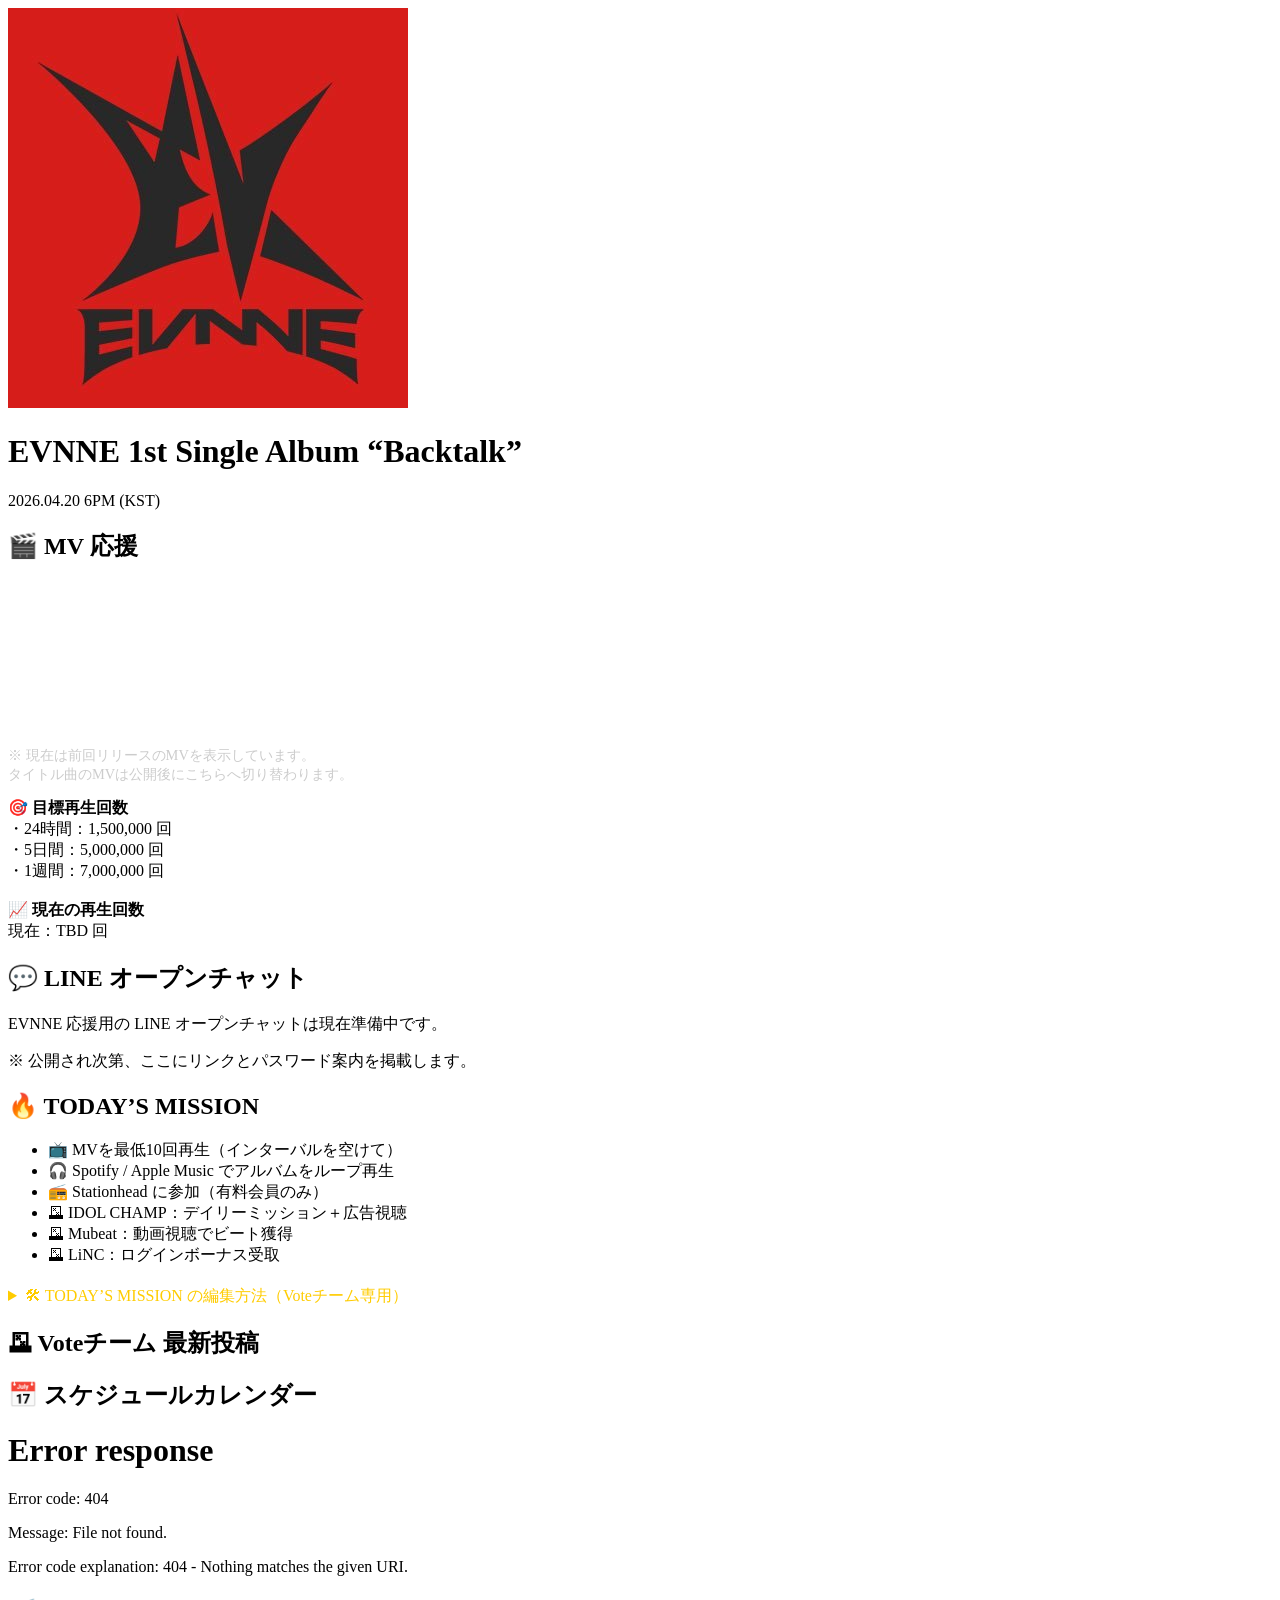
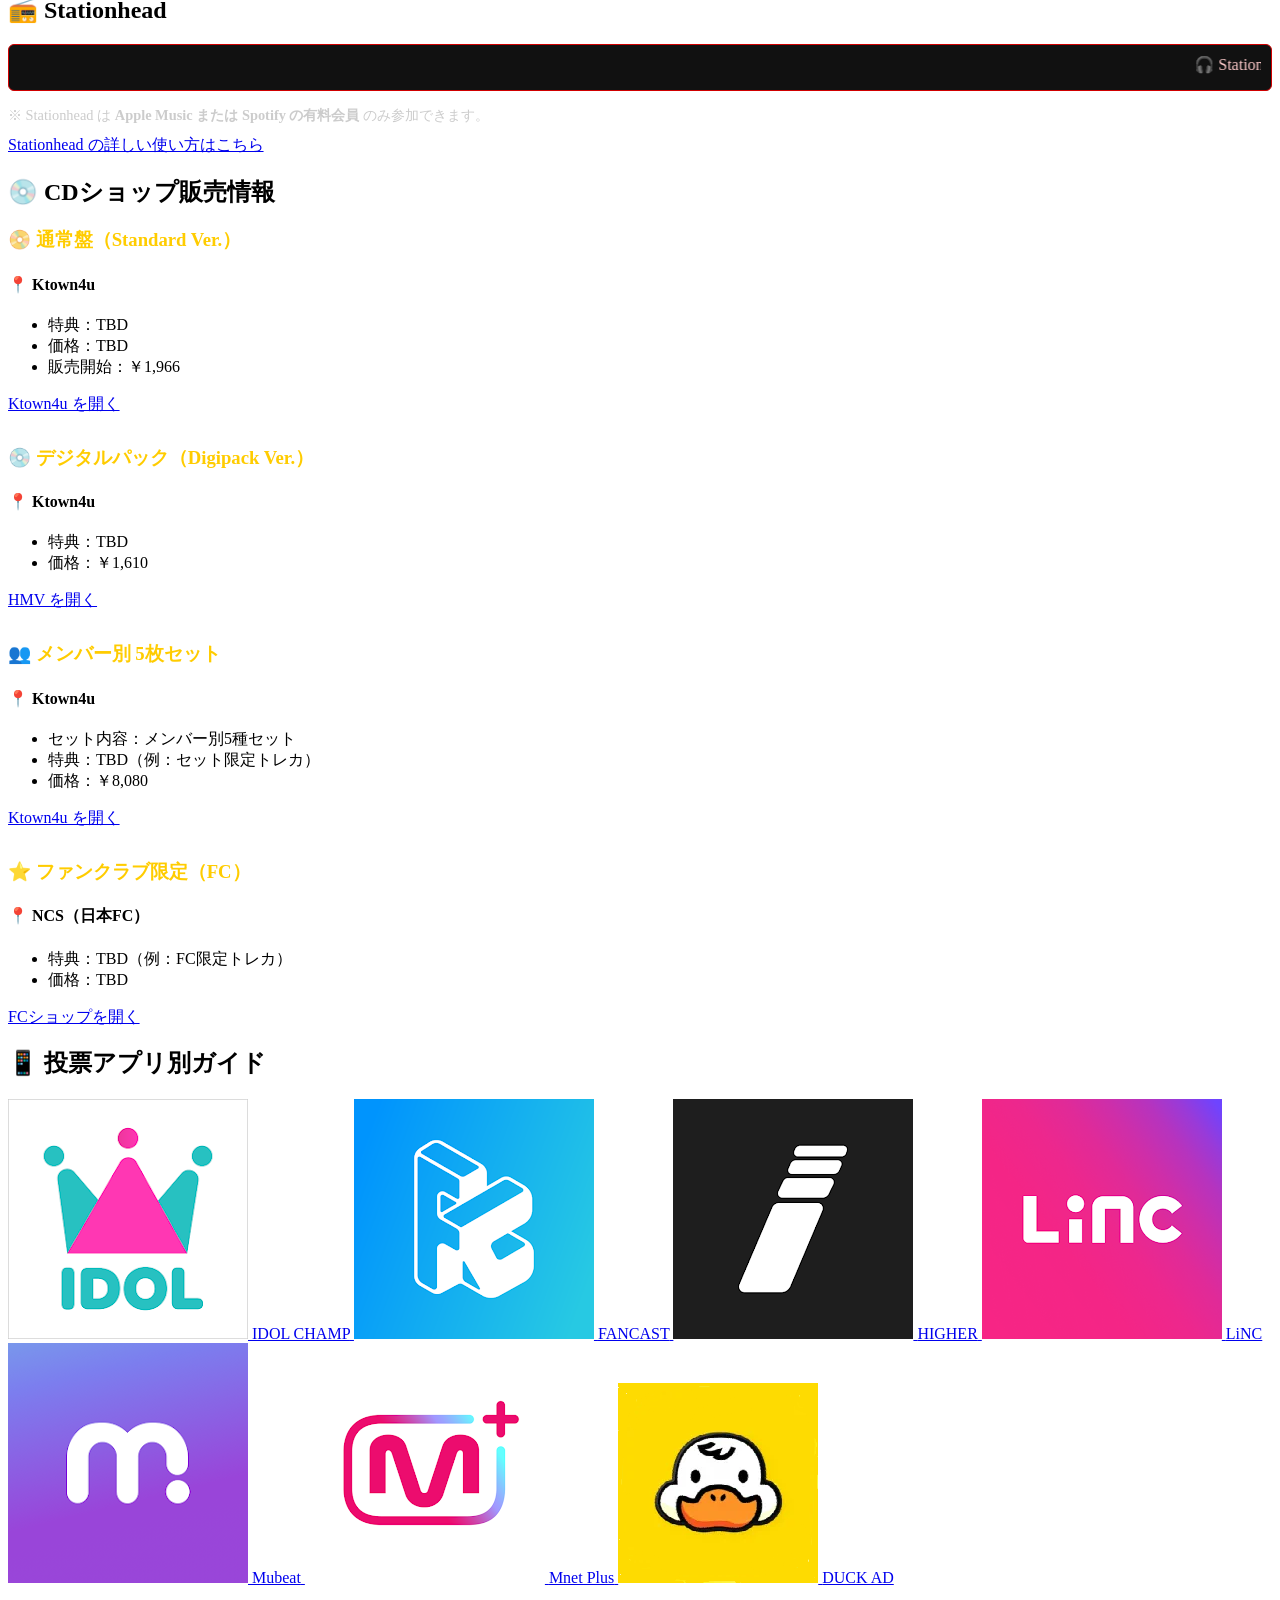
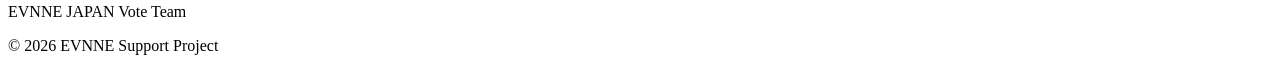
==== index.html @ 391a7798 "Update index.html" ====
<!DOCTYPE html>
<html lang="ja">
<head>
<meta charset="UTF-8">
<meta name="viewport" content="width=device-width, initial-scale=1.0">
<title>EVNNE 応援サイト</title>

<!-- 外部CSS -->
<link rel="stylesheet" href="assets/css/styl.css">

</head>

<body>

<header class="main-header">
  <div class="header-bg"></div>
  <img src="assets/img/evnne_logo_red.jpg" alt="EVNNE" class="header-logo">
  <div class="header-info">
    <h1>EVNNE 1st Single Album “Backtalk”</h1>
    <p>2026.04.20 6PM (KST)</p>
  </div>
</header>

<!-- MV -->
<h2 class="section-title">🎬 MV 応援</h2>
<div class="section mv-box">
  <iframe src="https://www.youtube.com/embed/2pm8e8i4mGs" frameborder="0" allowfullscreen></iframe>

  <p style="margin-top:10px; font-size:0.9rem; color:#ccc;">
    ※ 現在は前回リリースのMVを表示しています。<br>
    タイトル曲のMVは公開後にこちらへ切り替わります。
  </p>

  <div class="mv-stats">
    <strong>🎯 目標再生回数</strong><br>
    ・24時間：1,500,000 回<br>
    ・5日間：5,000,000 回<br>
    ・1週間：7,000,000 回<br><br>

    <strong>📈 現在の再生回数</strong><br>
    現在：TBD 回
  </div>
</div>

<!-- LINE -->
<h2 class="section-title">💬 LINE オープンチャット</h2>
<div class="section">
  <p>EVNNE 応援用の LINE オープンチャットは現在準備中です。</p>
  <p>※ 公開され次第、ここにリンクとパスワード案内を掲載します。</p>
</div>

<!-- TODAY’S MISSION -->
<h2 class="section-title">🔥 TODAY’S MISSION</h2>
<div class="section" id="today-mission">読み込み中…</div>

<script>
  fetch("missions/today.html")
    .then(res => res.text())
    .then(html => document.getElementById("today-mission").innerHTML = html)
    .catch(() => document.getElementById("today-mission").innerHTML = "読み込みエラー");
</script>

<!-- X -->
<h2 class="section-title">🗳 Voteチーム 最新投稿</h2>
<div class="section">
  <blockquote class="twitter-tweet">
    <a href="https://x.com/evnne_japanvote"></a>
  </blockquote>
  <script async src="https://platform.twitter.com/widgets.js" charset="utf-8"></script>
</div>

<!-- カレンダー -->
<h2 class="section-title">📅 スケジュールカレンダー</h2>
<div class="section" id="calendar-area">読み込み中…</div>


<script>
  fetch("calendar/schedule.html")
    .then(res => res.text())
    .then(html => document.getElementById("calendar-area").innerHTML = html)
    .catch(() => document.getElementById("calendar-area").innerHTML = "読み込みエラー");
</script>

<!-- Stationhead（簡易版） -->
<h2 class="section-title" id="stationhead-title">📻 Stationhead</h2>
<div class="section">

  <!-- ティッカー（現在再生中風） -->
  <div style="
    margin-bottom:12px;
    padding:10px;
    background:#111;
    border:1px solid #d00000;
    border-radius:6px;
    overflow:hidden;
    white-space:nowrap;
  ">
    <marquee behavior="scroll" direction="left" scrollamount="4" style="color:#ffcccc;">
      🎧 Stationhead：EVNNE の楽曲を一緒に再生してチャート反映をサポートしよう！
    </marquee>
  </div>

  <!-- 注意書き -->
  <p style="font-size:0.9rem; color:#ccc; margin-bottom:10px;">
    ※ Stationhead は <strong>Apple Music または Spotify の有料会員</strong> のみ参加できます。
  </p>

  <!-- 誘導リンク -->
  <a class="btn" href="stationhead.html">
    Stationhead の詳しい使い方はこちら
  </a>

</div>

<!--
（ここ全部コメントアウト）
-->

<!-- CDショップ販売情報 -->
<h2 class="section-title" id="cdshop-title">💿 CDショップ販売情報</h2>
<div class="section" id="cdshop-area">
  読み込み中…
</div>

<script>
  fetch("cdshop/list.html")
    .then(res => res.text())
    .then(html => document.getElementById("cdshop-area").innerHTML = html)
    .catch(() => document.getElementById("cdshop-area").innerHTML = "読み込みエラー");
</script>

<!-- アプリ別ガイド -->
<h2 class="section-title">📱 投票アプリ別ガイド</h2>
<div class="app-card-grid">
  <a class="app-card" href="apps/idolchamp.html">
    <img src="assets/img/apps/idolchamp.png" alt="IDOL CHAMP">
    <span>IDOL CHAMP</span>
  </a>
  <a class="app-card" href="apps/fancast.html">
    <img src="assets/img/apps/fancast.png" alt="FANCAST">
    <span>FANCAST</span>
  </a>
  <a class="app-card" href="apps/higher.html">
    <img src="assets/img/apps/higher.png" alt="HIGHER">
    <span>HIGHER</span>
  </a>
  <a class="app-card" href="apps/linc.html">
    <img src="assets/img/apps/linc.png" alt="LiNC">
    <span>LiNC</span>
  </a>
  <a class="app-card" href="apps/mubeat.html">
    <img src="assets/img/apps/mubeat.png" alt="Mubeat">
    <span>Mubeat</span>
  </a>
  <a class="app-card" href="apps/mnetplus.html">
    <img src="assets/img/apps/mnetplus.png" alt="Mnet Plus">
    <span>Mnet Plus</span>
  </a>
  <a class="app-card" href="apps/duckad.html">
    <img src="assets/img/apps/duckad.png" alt="DUCK AD">
    <span>DUCK AD</span>
  </a>
</div>

<footer class="main-footer">
  <p>EVNNE JAPAN Vote Team</p>
  <p class="small">© 2026 EVNNE Support Project</p>
</footer>

</body>
</html>
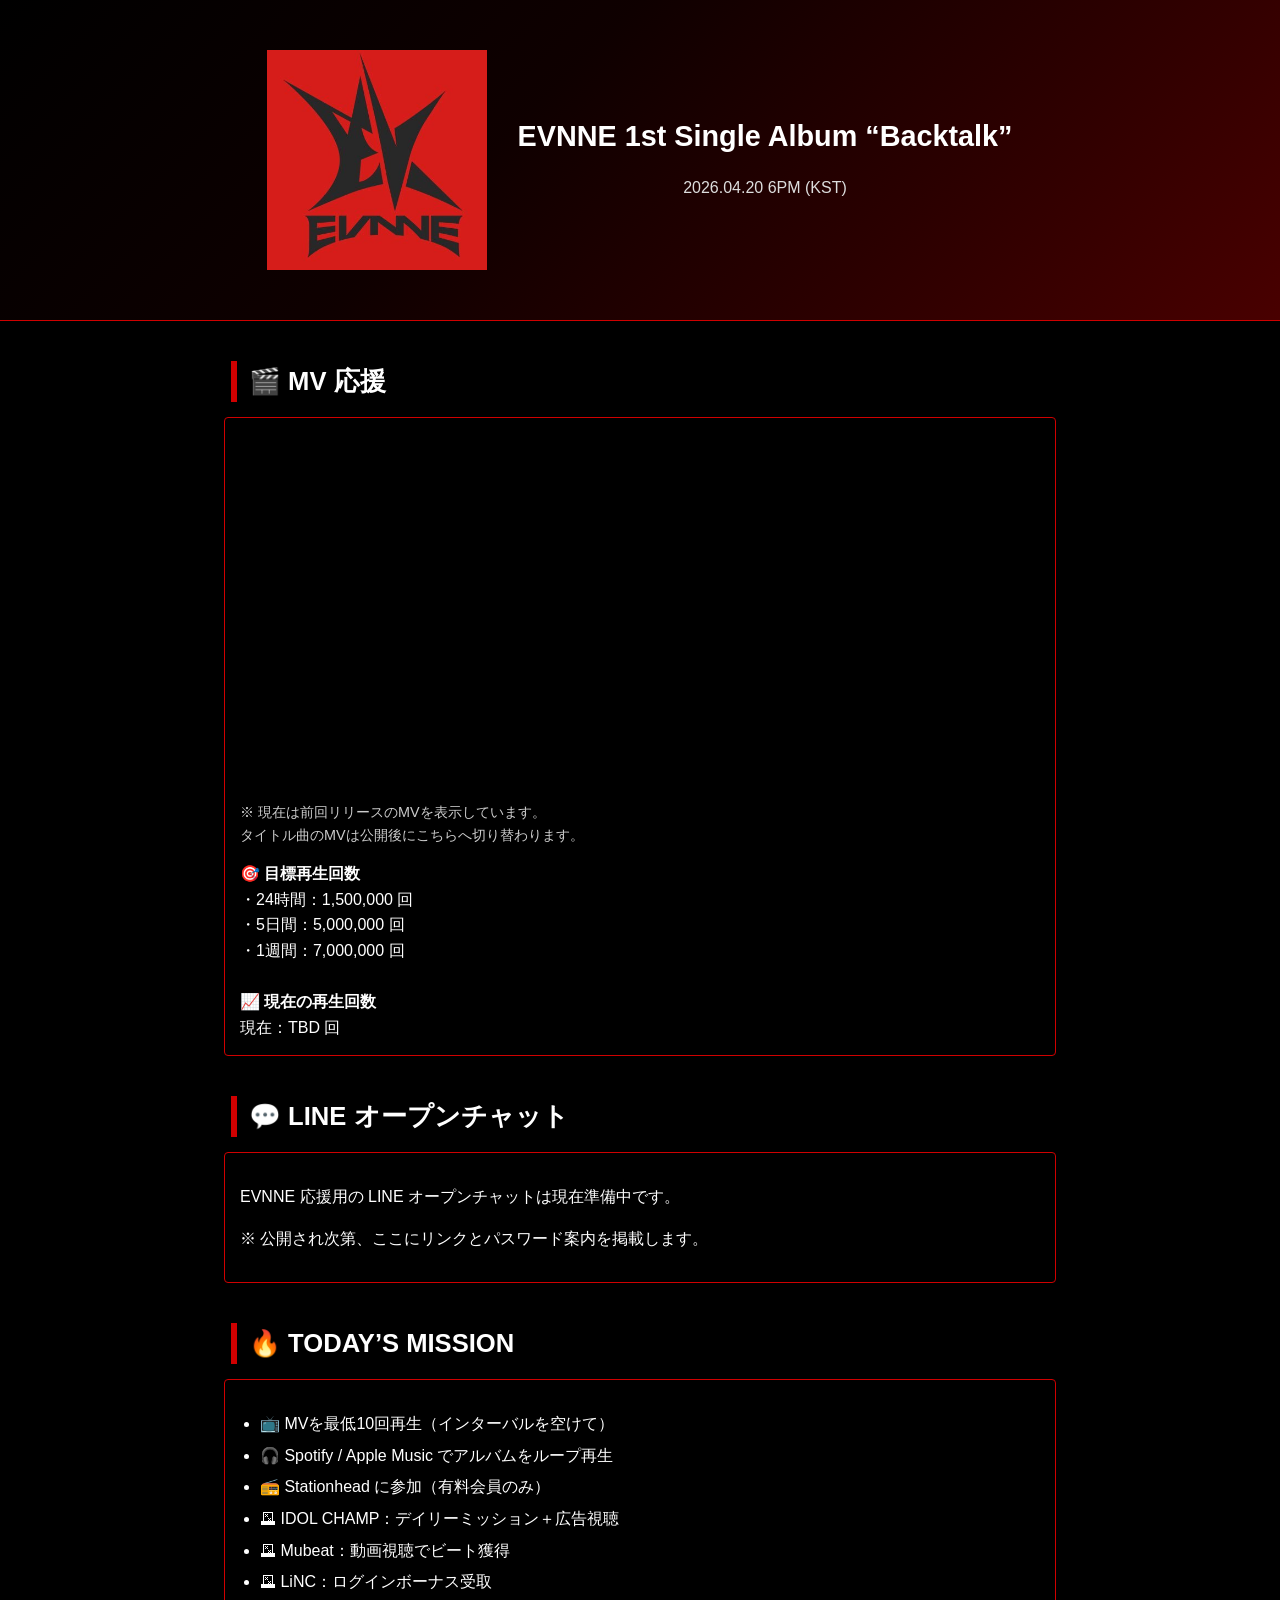
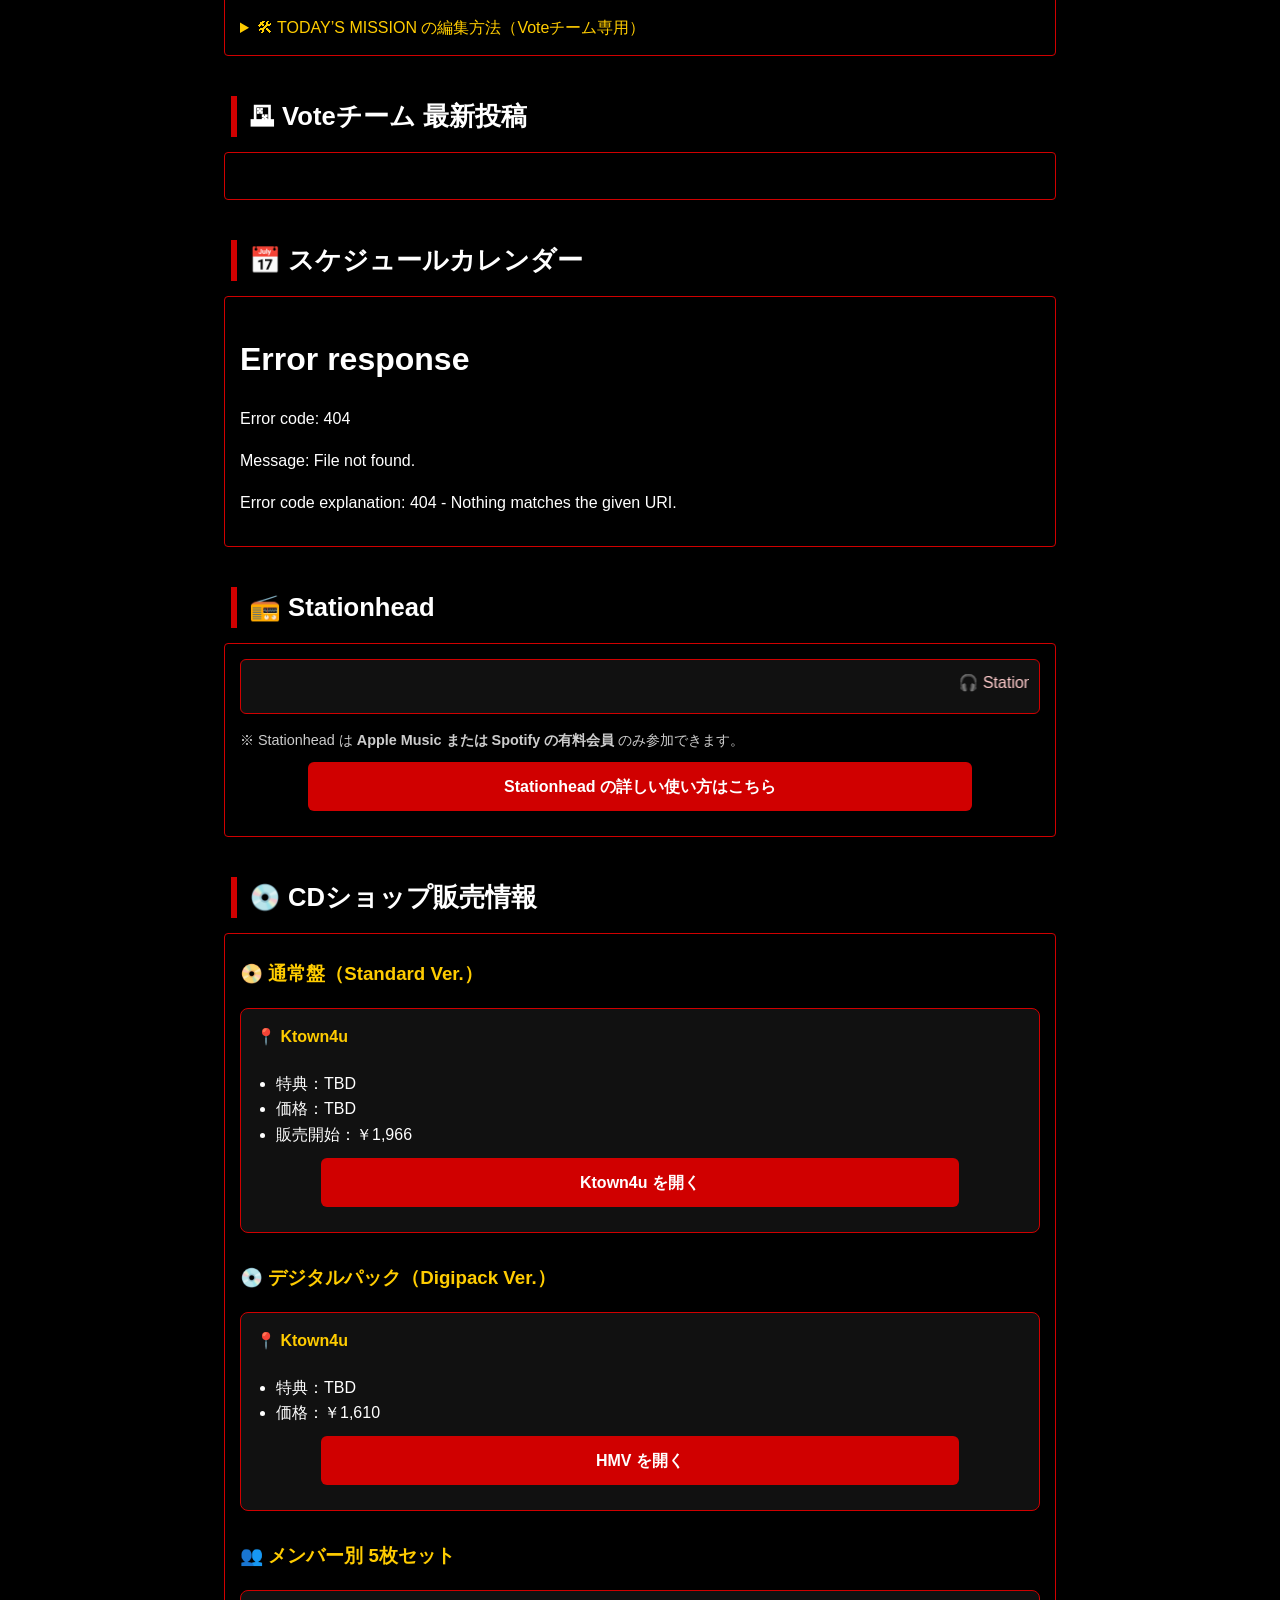
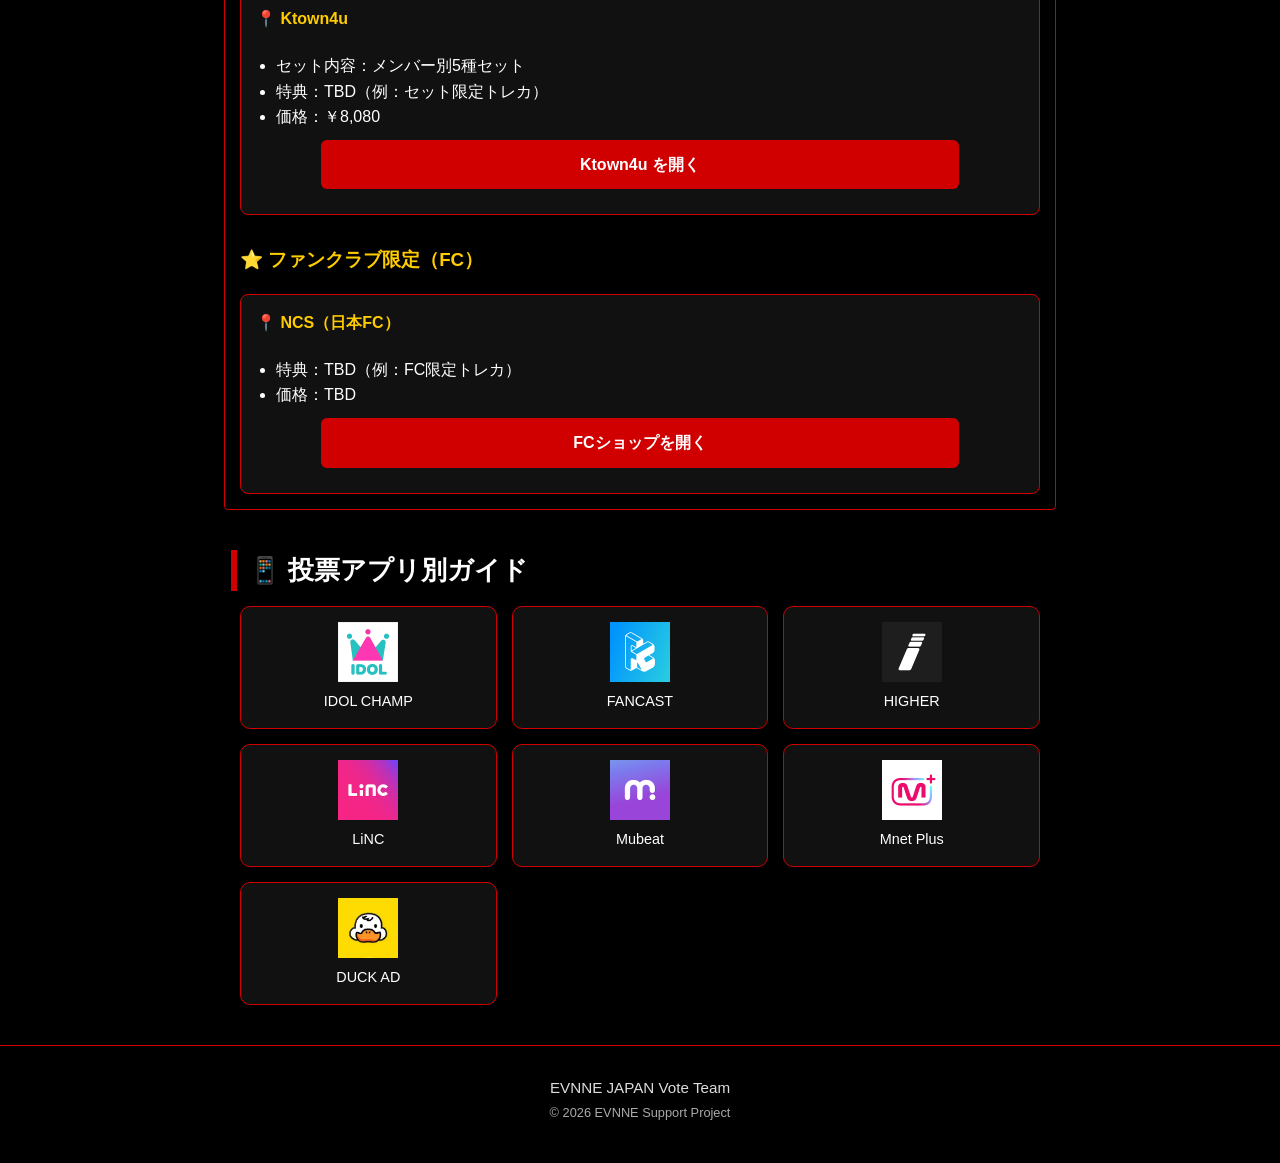
==== commit 1dcf4ddf: "Update index.html" ====
--- a/index.html
+++ b/index.html
@@ -7,7 +7,7 @@
 <title>EVNNE 応援サイト</title>
 
 <!-- 外部CSS -->
-<link rel="stylesheet" href="assets/css/styl.css">
+<link rel="stylesheet" href="assets/css/style.css">
 
 </head>
 
--- a/assets/css/style.css
+++ b/assets/css/style.css
@@ -0,0 +1,344 @@
+/* =========================================
+   基本設定
+========================================= */
+body {
+  background-color:#000 !important; /* ← ボディを完全な黒に強制 */
+  color:#fff;
+  font-family:"Noto Sans JP",sans-serif;
+  margin:0;
+  padding:0;
+  line-height:1.6;
+}
+
+img { display:block; max-width:100%; }
+
+/* =========================================
+   ヘッダー（黒×赤グラデ）
+========================================= */
+.main-header {
+  position:relative;
+  text-align:center;
+  padding:40px 20px 30px;
+  overflow:hidden;
+  border-bottom:1px solid #d00000;
+}
+
+.header-bg {
+  position:absolute;
+  top:0; left:0;
+  width:100%; height:100%;
+  background:linear-gradient(135deg, #000000 0%, #2a0000 40%, #7a0000 70%, #d00000 100%);
+  opacity:0.35;
+  z-index:-1;
+}
+
+.header-logo {
+  width:180px;
+  max-width:60%;
+}
+
+.header-info h1 {
+  font-size:1.4rem;
+  margin:10px 0 5px;
+}
+
+.header-info p {
+  font-size:0.9rem;
+  color:#ddd;
+}
+
+/* PC版 */
+@media (min-width: 768px) {
+  .main-header {
+    display:flex;
+    justify-content:center;
+    align-items:center;
+    gap:30px;
+    padding:50px 20px;
+  }
+  .header-logo { width:220px; max-width:none; }
+  .header-info h1 { font-size:1.8rem; }
+  .header-info p { font-size:1rem; }
+}
+
+/* =========================================
+   セクション
+========================================= */
+.section-title {
+  font-size:1.6rem;
+  font-weight:bold;
+  border-left:6px solid #d00000;
+  padding-left:12px;
+  margin:30px 0 15px 20px;
+}
+
+.section {
+  border:1px solid #d00000;
+  padding:15px;
+  margin:0 20px 25px 20px;
+  border-radius:4px;
+  background:#000;
+  color:#fff !important; /* ← LINE セクションの文字が黒くなる問題を修正 */
+}
+
+@media (min-width: 768px) {
+  .section {
+    max-width:800px;
+    margin:0 auto 30px;
+  }
+  .section-title {
+    max-width:800px;
+    margin:40px auto 15px;
+  }
+}
+
+/* =========================================
+   iframe（MV / Spotify）
+========================================= */
+iframe {
+  width:100%;
+  height:200px;
+}
+
+@media (min-width: 768px) {
+  iframe { height:350px; }
+}
+
+/* =========================================
+   アプリカード（index/app）
+========================================= */
+.app-card-grid {
+  display:grid;
+  grid-template-columns:repeat(2, 1fr);
+  gap:15px;
+  margin:0 20px 30px;
+}
+
+.app-card {
+  background:#111;
+  border:1px solid #d00000;
+  border-radius:10px;
+  padding:15px 10px;
+  text-align:center;
+  color:#fff;
+  text-decoration:none;
+  transition:transform 0.25s, box-shadow 0.25s, background 0.25s;
+}
+
+.app-card img {
+  width:60px;
+  height:60px;
+  margin:0 auto 8px;
+}
+
+.app-card span {
+  display:block;
+  font-size:0.9rem;
+}
+
+.app-card:hover {
+  transform:translateY(-6px);
+  background:#d00000;
+  box-shadow:0 6px 16px rgba(255,0,0,0.45);
+}
+
+.app-card:active {
+  transform:scale(0.95);
+}
+
+@media (min-width: 768px) {
+  .app-card-grid {
+    max-width:800px;
+    margin:0 auto 30px;
+    grid-template-columns:repeat(3, 1fr);
+  }
+}
+
+/* =========================================
+   アプリ別ページ（apps/*.html）
+========================================= */
+.app-icon {
+  width:96px;
+  height:96px;
+  border-radius:20px;
+  margin:0 auto 10px;
+}
+
+.sub {
+  font-size:0.9rem;
+  color:#ccc;
+}
+
+.btn {
+  display:block;
+  background:#d00000;
+  color:#fff;
+  text-align:center;
+  padding:12px;
+  margin:10px auto;
+  width:80%;
+  border-radius:6px;
+  text-decoration:none;
+  font-weight:bold;
+  transition:0.2s;
+}
+
+.btn:hover { background:#ff3333; }
+
+.tips-list li { margin-bottom:6px; }
+
+/* =========================================
+   TODAY’S MISSION / HowTo
+========================================= */
+
+/* ← 今日のミッションを「普通の箇条書き」にする */
+#today-mission ul {
+  list-style-type: disc;
+  padding-left:20px;
+}
+
+#today-mission li {
+  margin-bottom:6px;
+}
+
+.edit-helper summary {
+  cursor:pointer;
+  color:#ffcc00;
+  font-size:0.95rem;
+}
+
+.edit-box {
+  background:#111;
+  border:1px solid #444;
+  padding:10px 15px;
+  margin-top:10px;
+  border-radius:6px;
+  font-size:0.85rem;
+  color:#ccc;
+}
+
+.edit-box code {
+  background:#222;
+  padding:2px 4px;
+  border-radius:4px;
+  color:#ffcc00;
+}
+
+/* =========================================
+   カレンダー（schedule.html）
+========================================= */
+.calendar {
+  display:flex;
+  flex-direction:column;
+  gap:15px;
+}
+
+.day-card {
+  background:#111;
+  border:1px solid #d00000;
+  padding:12px;
+  border-radius:6px;
+}
+
+.day-card .date {
+  font-size:1.2rem;
+  font-weight:bold;
+  margin-bottom:6px;
+}
+
+.item {
+  padding:6px 10px;
+  border-radius:4px;
+  margin-bottom:6px;
+  font-size:0.9rem;
+}
+
+.item.agency {
+  background:#330000;
+  border-left:4px solid #ff3333;
+}
+
+.item.vote {
+  background:#332b00;
+  border-left:4px solid #ffcc00;
+}
+
+/* =========================================
+   CDショップ（list.html）
+========================================= */
+.cdshop-list {
+  display:flex;
+  flex-direction:column;
+  gap:20px;
+}
+
+.cdshop-card {
+  background:#111;
+  border:1px solid #d00000;
+  padding:15px;
+  border-radius:8px;
+}
+
+.cdshop-card h4 {
+  margin-top:0;
+  color:#ffcc00;
+}
+
+.cdshop-card ul {
+  margin:10px 0;
+  padding-left:20px;
+}
+
+.cdshop-card .btn {
+  margin-top:10px;
+}
+
+/* =========================================
+   下部ナビ（app.html）
+========================================= */
+.bottom-nav {
+  position:fixed;
+  bottom:0;
+  left:0;
+  width:100%;
+  background:#111;
+  border-top:1px solid #d00000;
+  display:flex;
+  justify-content:space-around;
+  padding:8px 0;
+  z-index:10;
+}
+
+.bottom-nav a {
+  color:#fff;
+  text-decoration:none;
+  font-size:0.8rem;
+  text-align:center;
+}
+
+.bottom-nav a span {
+  display:block;
+  margin-top:3px;
+}
+
+/* =========================================
+   フッター（修正版）
+========================================= */
+.main-footer {
+  text-align:center;
+  padding:25px 10px 35px;
+  margin-top:40px;
+  border-top:1px solid #d00000;
+  color:#ddd;
+  font-size:0.95rem;
+  line-height:1.4;
+}
+
+.main-footer p {
+  margin:6px 0;
+}
+
+.main-footer .small {
+  font-size:0.8rem;
+  color:#aaa;
+}
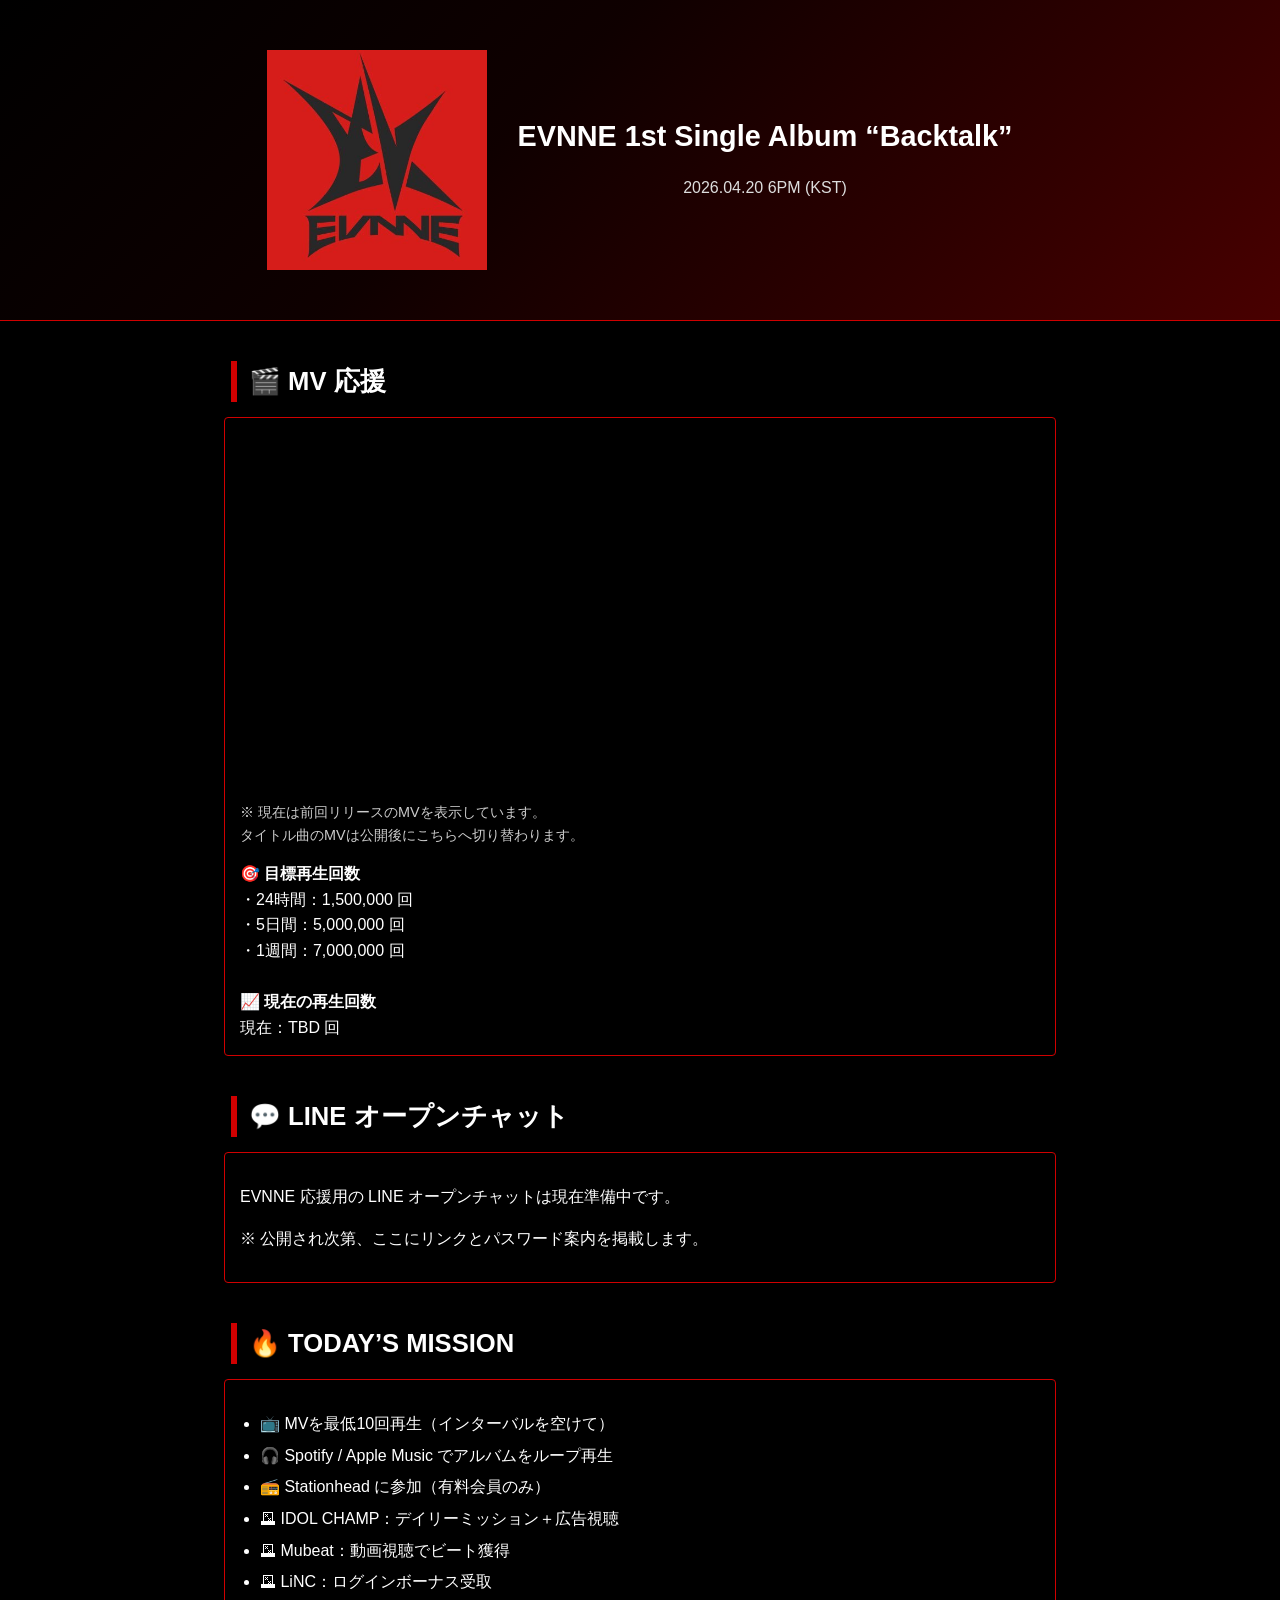
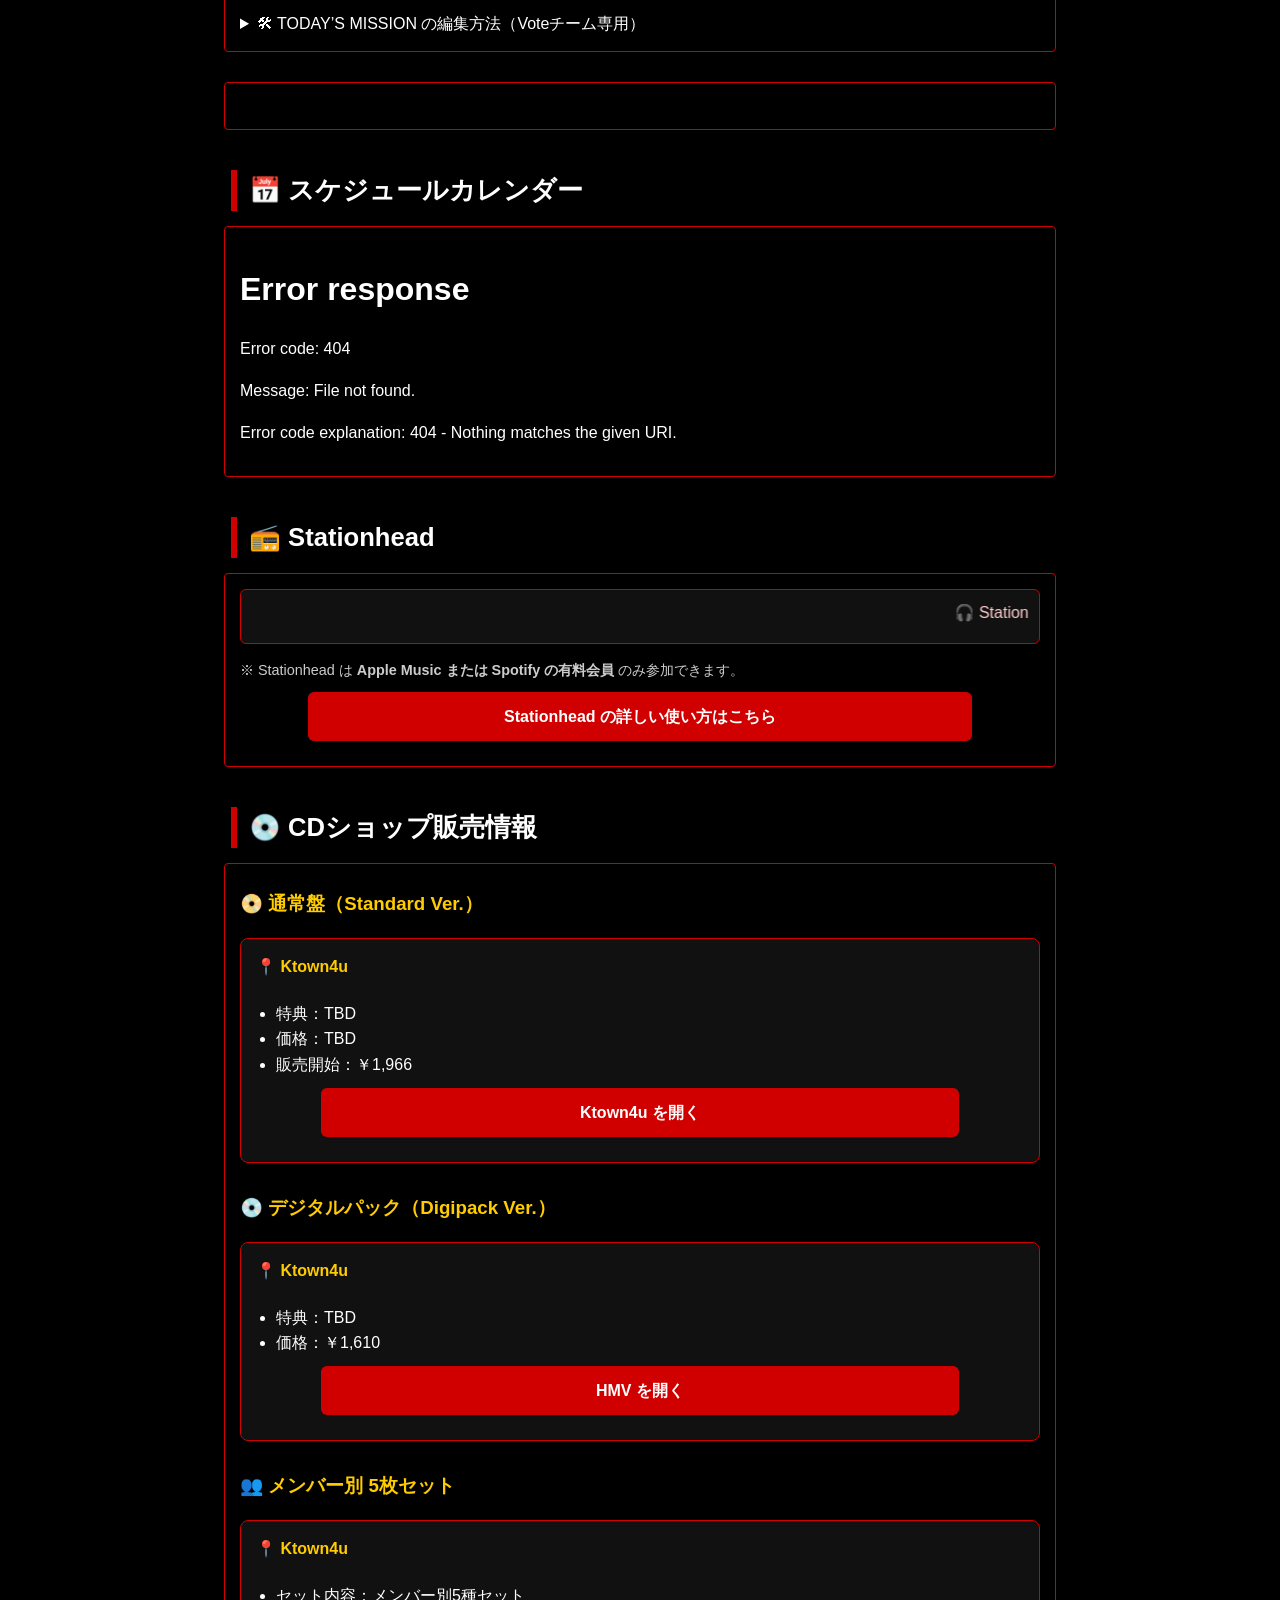
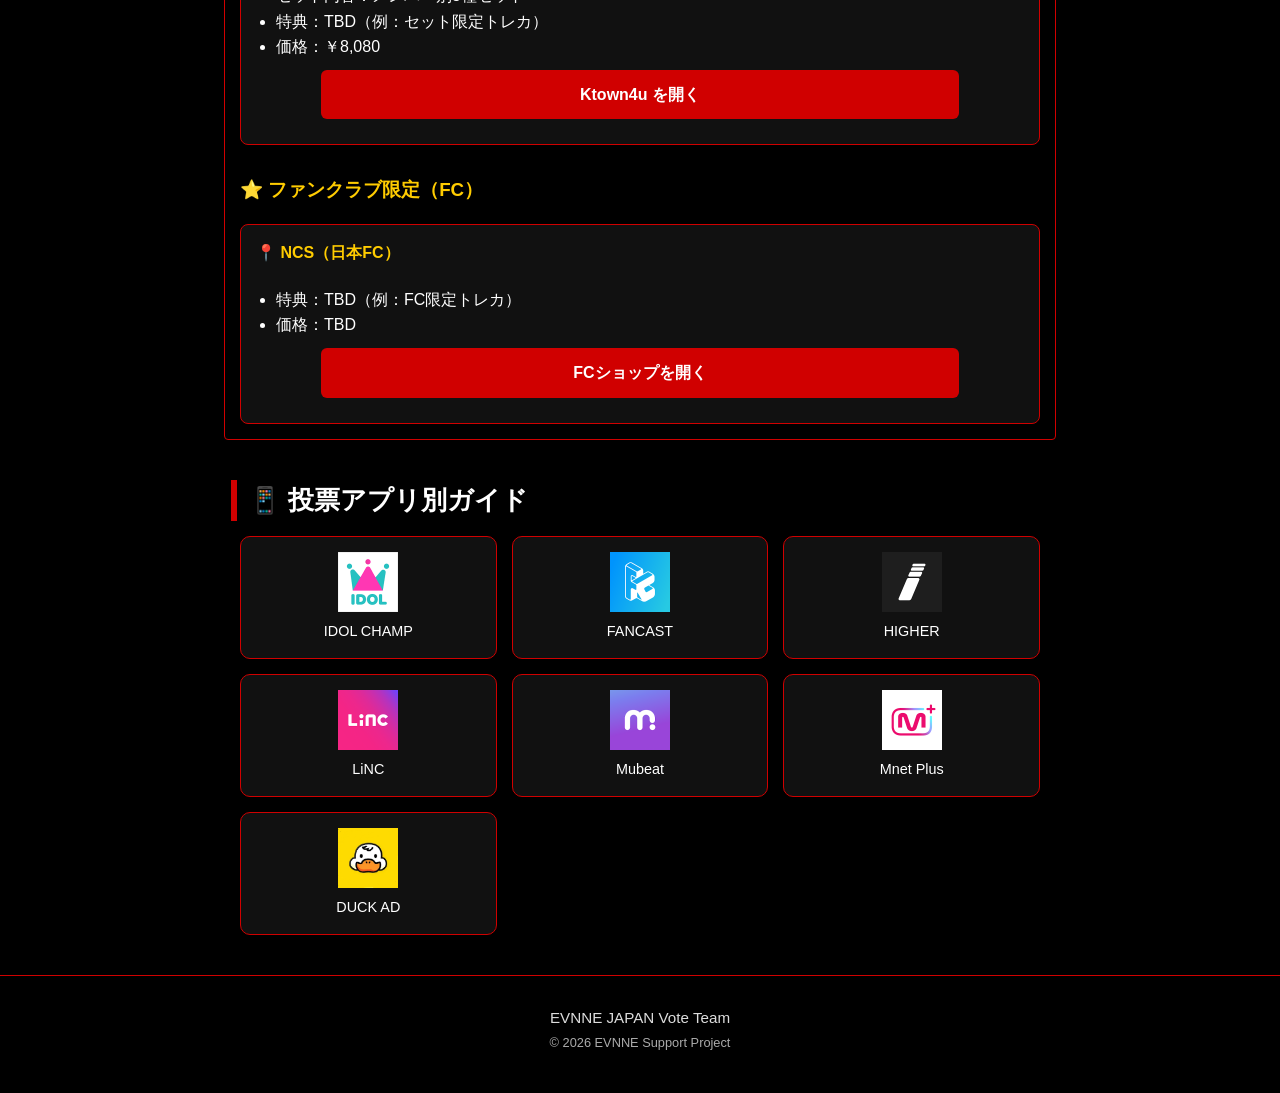
==== commit 44fc4069: "Update index.html" ====
--- a/index.html
+++ b/index.html
@@ -62,12 +62,10 @@
 </script>
 
 <!-- X -->
-<h2 class="section-title">🗳 Voteチーム 最新投稿</h2>
-<div class="section">
+<div class="section twitter-box">
   <blockquote class="twitter-tweet">
     <a href="https://x.com/evnne_japanvote"></a>
   </blockquote>
-  <script async src="https://platform.twitter.com/widgets.js" charset="utf-8"></script>
 </div>
 
 <!-- カレンダー -->
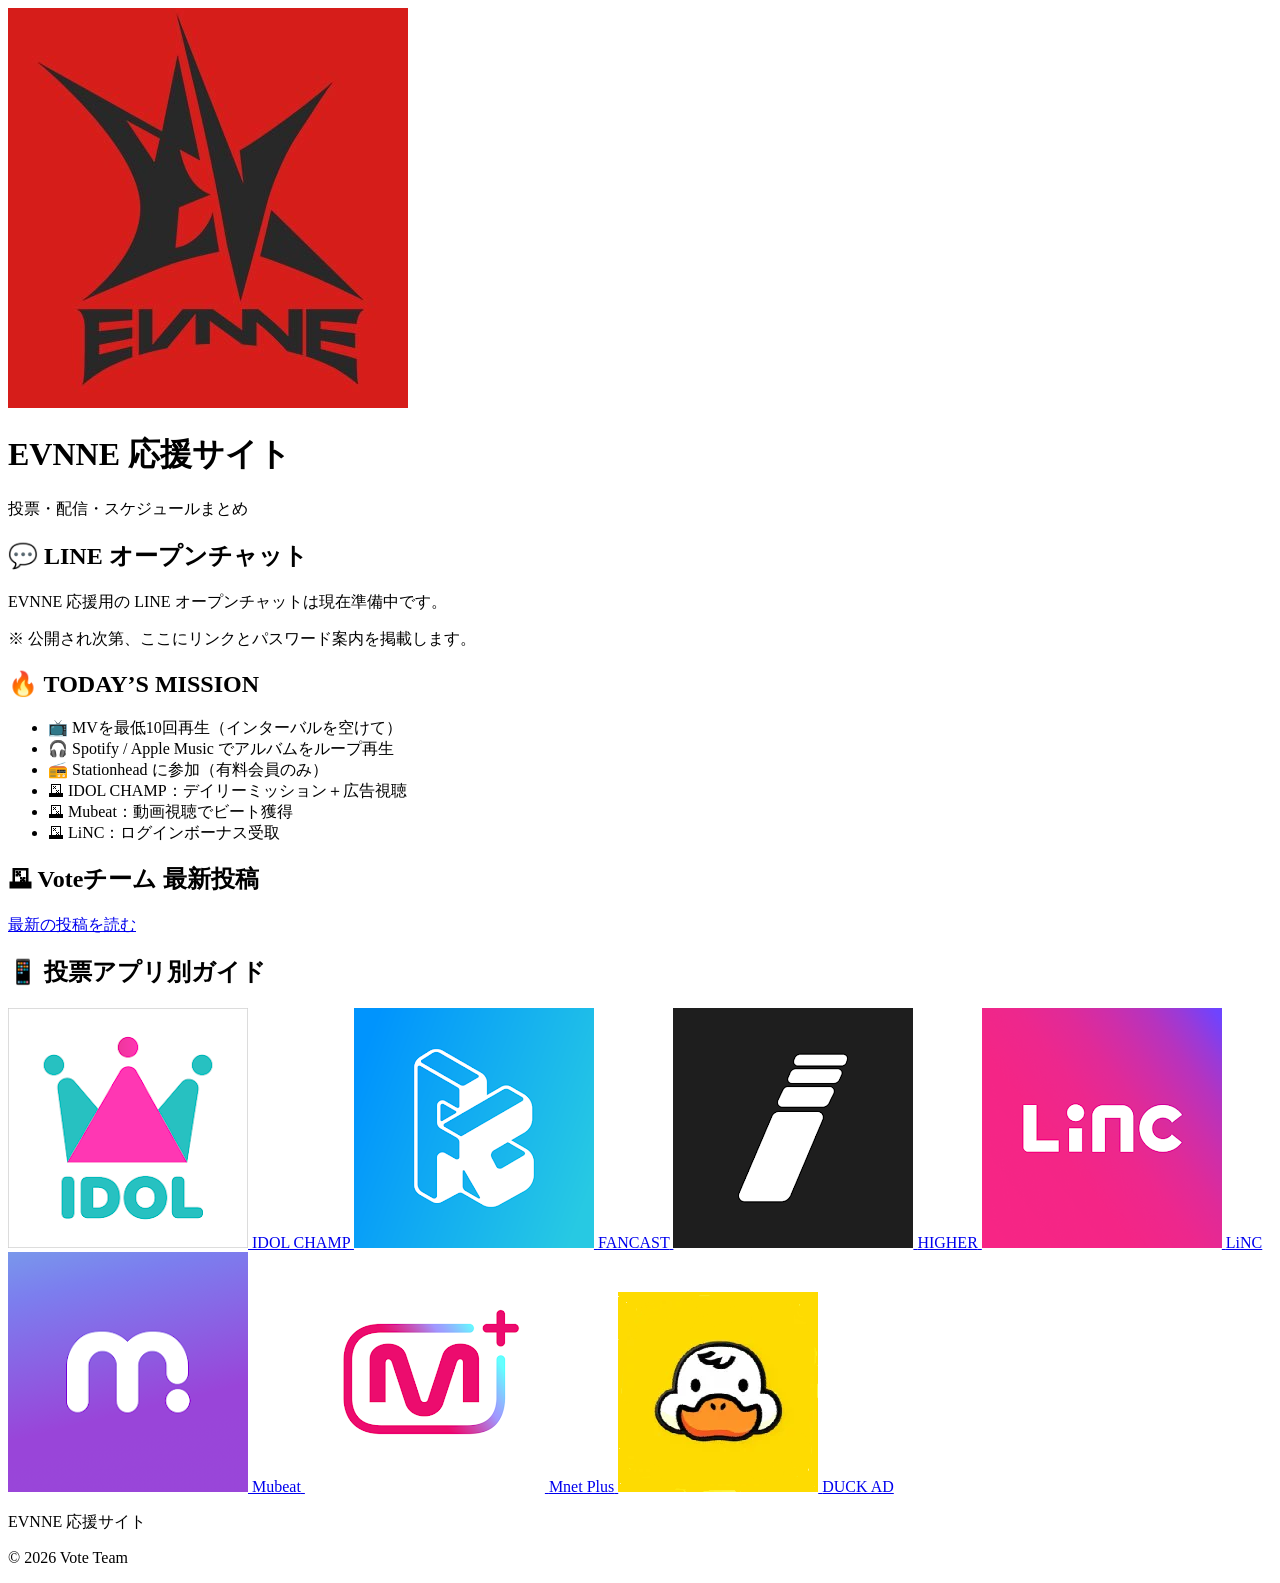
==== commit 890bff33: "Update index.html" ====
--- a/index.html
+++ b/index.html
@@ -1,170 +1,117 @@
-
 <!DOCTYPE html>
 <html lang="ja">
 <head>
-<meta charset="UTF-8">
-<meta name="viewport" content="width=device-width, initial-scale=1.0">
-<title>EVNNE 応援サイト</title>
+  <meta charset="UTF-8">
+  <meta name="viewport" content="width=device-width, initial-scale=1.0">
+  <title>EVNNE 応援サイト</title>
 
-<!-- 外部CSS -->
-<link rel="stylesheet" href="assets/css/style.css">
-
+  <!-- CSS -->
+  <link rel="stylesheet" href="assets2/css/style.css">
 </head>
 
 <body>
 
-<header class="main-header">
-  <div class="header-bg"></div>
-  <img src="assets/img/evnne_logo_red.jpg" alt="EVNNE" class="header-logo">
-  <div class="header-info">
-    <h1>EVNNE 1st Single Album “Backtalk”</h1>
-    <p>2026.04.20 6PM (KST)</p>
-  </div>
-</header>
+  <!-- =========================
+       ヘッダー
+  ========================== -->
+  <header class="main-header">
+    <div class="header-bg"></div>
+    <img src="assets/img/evnne_logo_red.jpg" class="header-logo" alt="EVNNE ロゴ">
+    <div class="header-info">
+      <h1>EVNNE 応援サイト</h1>
+      <p>投票・配信・スケジュールまとめ</p>
+    </div>
+  </header>
 
-<!-- MV -->
-<h2 class="section-title">🎬 MV 応援</h2>
-<div class="section mv-box">
-  <iframe src="https://www.youtube.com/embed/2pm8e8i4mGs" frameborder="0" allowfullscreen></iframe>
-
-  <p style="margin-top:10px; font-size:0.9rem; color:#ccc;">
-    ※ 現在は前回リリースのMVを表示しています。<br>
-    タイトル曲のMVは公開後にこちらへ切り替わります。
-  </p>
-
-  <div class="mv-stats">
-    <strong>🎯 目標再生回数</strong><br>
-    ・24時間：1,500,000 回<br>
-    ・5日間：5,000,000 回<br>
-    ・1週間：7,000,000 回<br><br>
-
-    <strong>📈 現在の再生回数</strong><br>
-    現在：TBD 回
-  </div>
-</div>
-
-<!-- LINE -->
-<h2 class="section-title">💬 LINE オープンチャット</h2>
-<div class="section">
-  <p>EVNNE 応援用の LINE オープンチャットは現在準備中です。</p>
-  <p>※ 公開され次第、ここにリンクとパスワード案内を掲載します。</p>
-</div>
-
-<!-- TODAY’S MISSION -->
-<h2 class="section-title">🔥 TODAY’S MISSION</h2>
-<div class="section" id="today-mission">読み込み中…</div>
-
-<script>
-  fetch("missions/today.html")
-    .then(res => res.text())
-    .then(html => document.getElementById("today-mission").innerHTML = html)
-    .catch(() => document.getElementById("today-mission").innerHTML = "読み込みエラー");
-</script>
-
-<!-- X -->
-<div class="section twitter-box">
-  <blockquote class="twitter-tweet">
-    <a href="https://x.com/evnne_japanvote"></a>
-  </blockquote>
-</div>
-
-<!-- カレンダー -->
-<h2 class="section-title">📅 スケジュールカレンダー</h2>
-<div class="section" id="calendar-area">読み込み中…</div>
-
-
-<script>
-  fetch("calendar/schedule.html")
-    .then(res => res.text())
-    .then(html => document.getElementById("calendar-area").innerHTML = html)
-    .catch(() => document.getElementById("calendar-area").innerHTML = "読み込みエラー");
-</script>
-
-<!-- Stationhead（簡易版） -->
-<h2 class="section-title" id="stationhead-title">📻 Stationhead</h2>
-<div class="section">
-
-  <!-- ティッカー（現在再生中風） -->
-  <div style="
-    margin-bottom:12px;
-    padding:10px;
-    background:#111;
-    border:1px solid #d00000;
-    border-radius:6px;
-    overflow:hidden;
-    white-space:nowrap;
-  ">
-    <marquee behavior="scroll" direction="left" scrollamount="4" style="color:#ffcccc;">
-      🎧 Stationhead：EVNNE の楽曲を一緒に再生してチャート反映をサポートしよう！
-    </marquee>
+  <!-- =========================
+       LINE
+  ========================== -->
+  <h2 class="section-title">💬 LINE オープンチャット</h2>
+  <div class="section line-box">
+    <p>EVNNE 応援用の LINE オープンチャットは現在準備中です。</p>
+    <p>※ 公開され次第、ここにリンクとパスワード案内を掲載します。</p>
   </div>
 
-  <!-- 注意書き -->
-  <p style="font-size:0.9rem; color:#ccc; margin-bottom:10px;">
-    ※ Stationhead は <strong>Apple Music または Spotify の有料会員</strong> のみ参加できます。
-  </p>
+  <!-- =========================
+       TODAY’S MISSION
+  ========================== -->
+  <h2 class="section-title">🔥 TODAY’S MISSION</h2>
+  <div class="section" id="today-mission">読み込み中…</div>
 
-  <!-- 誘導リンク -->
-  <a class="btn" href="stationhead.html">
-    Stationhead の詳しい使い方はこちら
-  </a>
+  <script>
+    fetch("missions/today.html")
+      .then(res => res.text())
+      .then(html => {
+        document.getElementById("today-mission").innerHTML = html;
+      })
+      .catch(() => {
+        document.getElementById("today-mission").innerHTML = "読み込みエラー";
+      });
+  </script>
 
-</div>
+  <!-- =========================
+       X（Twitter タイムライン）
+  ========================== -->
+  <h2 class="section-title">🗳 Voteチーム 最新投稿</h2>
+  <div class="section twitter-box">
+    <a class="twitter-timeline"
+       data-theme="dark"
+       href="https://twitter.com/evnne_japanvote">
+       最新の投稿を読む
+    </a>
+  </div>
 
-<!--
-（ここ全部コメントアウト）
--->
+  <script async src="https://platform.twitter.com/widgets.js" charset="utf-8"></script>
 
-<!-- CDショップ販売情報 -->
-<h2 class="section-title" id="cdshop-title">💿 CDショップ販売情報</h2>
-<div class="section" id="cdshop-area">
-  読み込み中…
-</div>
+  <!-- =========================
+       アプリカード
+  ========================== -->
+  <h2 class="section-title">📱 投票アプリ別ガイド</h2>
 
-<script>
-  fetch("cdshop/list.html")
-    .then(res => res.text())
-    .then(html => document.getElementById("cdshop-area").innerHTML = html)
-    .catch(() => document.getElementById("cdshop-area").innerHTML = "読み込みエラー");
-</script>
+  <div class="app-card-grid">
+    <a href="apps/idolchamp.html" class="app-card">
+      <img src="assets/img/apps/idolchamp.png" alt="IDOL CHAMP">
+      <span>IDOL CHAMP</span>
+    </a>
 
-<!-- アプリ別ガイド -->
-<h2 class="section-title">📱 投票アプリ別ガイド</h2>
-<div class="app-card-grid">
-  <a class="app-card" href="apps/idolchamp.html">
-    <img src="assets/img/apps/idolchamp.png" alt="IDOL CHAMP">
-    <span>IDOL CHAMP</span>
-  </a>
-  <a class="app-card" href="apps/fancast.html">
-    <img src="assets/img/apps/fancast.png" alt="FANCAST">
-    <span>FANCAST</span>
-  </a>
-  <a class="app-card" href="apps/higher.html">
-    <img src="assets/img/apps/higher.png" alt="HIGHER">
-    <span>HIGHER</span>
-  </a>
-  <a class="app-card" href="apps/linc.html">
-    <img src="assets/img/apps/linc.png" alt="LiNC">
-    <span>LiNC</span>
-  </a>
-  <a class="app-card" href="apps/mubeat.html">
-    <img src="assets/img/apps/mubeat.png" alt="Mubeat">
-    <span>Mubeat</span>
-  </a>
-  <a class="app-card" href="apps/mnetplus.html">
-    <img src="assets/img/apps/mnetplus.png" alt="Mnet Plus">
-    <span>Mnet Plus</span>
-  </a>
-  <a class="app-card" href="apps/duckad.html">
-    <img src="assets/img/apps/duckad.png" alt="DUCK AD">
-    <span>DUCK AD</span>
-  </a>
-</div>
+    <a href="apps/fancast.html" class="app-card">
+      <img src="assets/img/apps/fancast.png" alt="FANCAST">
+      <span>FANCAST</span>
+    </a>
 
-<footer class="main-footer">
-  <p>EVNNE JAPAN Vote Team</p>
-  <p class="small">© 2026 EVNNE Support Project</p>
-</footer>
+    <a href="apps/higher.html" class="app-card">
+      <img src="assets/img/apps/higher.png" alt="HIGHER">
+      <span>HIGHER</span>
+    </a>
+
+    <a href="apps/linc.html" class="app-card">
+      <img src="assets/img/apps/linc.png" alt="LiNC">
+      <span>LiNC</span>
+    </a>
+
+    <a href="apps/mubeat.html" class="app-card">
+      <img src="assets/img/apps/mubeat.png" alt="Mubeat">
+      <span>Mubeat</span>
+    </a>
+
+    <a href="apps/mnetplus.html" class="app-card">
+      <img src="assets/img/apps/mnetplus.png" alt="Mnet Plus">
+      <span>Mnet Plus</span>
+    </a>
+
+    <a href="apps/duckad.html" class="app-card">
+      <img src="assets/img/apps/duckad.png" alt="DUCK AD">
+      <span>DUCK AD</span>
+    </a>
+  </div>
+
+  <!-- =========================
+       フッター
+  ========================== -->
+  <footer class="main-footer">
+    <p>EVNNE 応援サイト</p>
+    <p class="small">© 2026 Vote Team</p>
+  </footer>
 
 </body>
 </html>
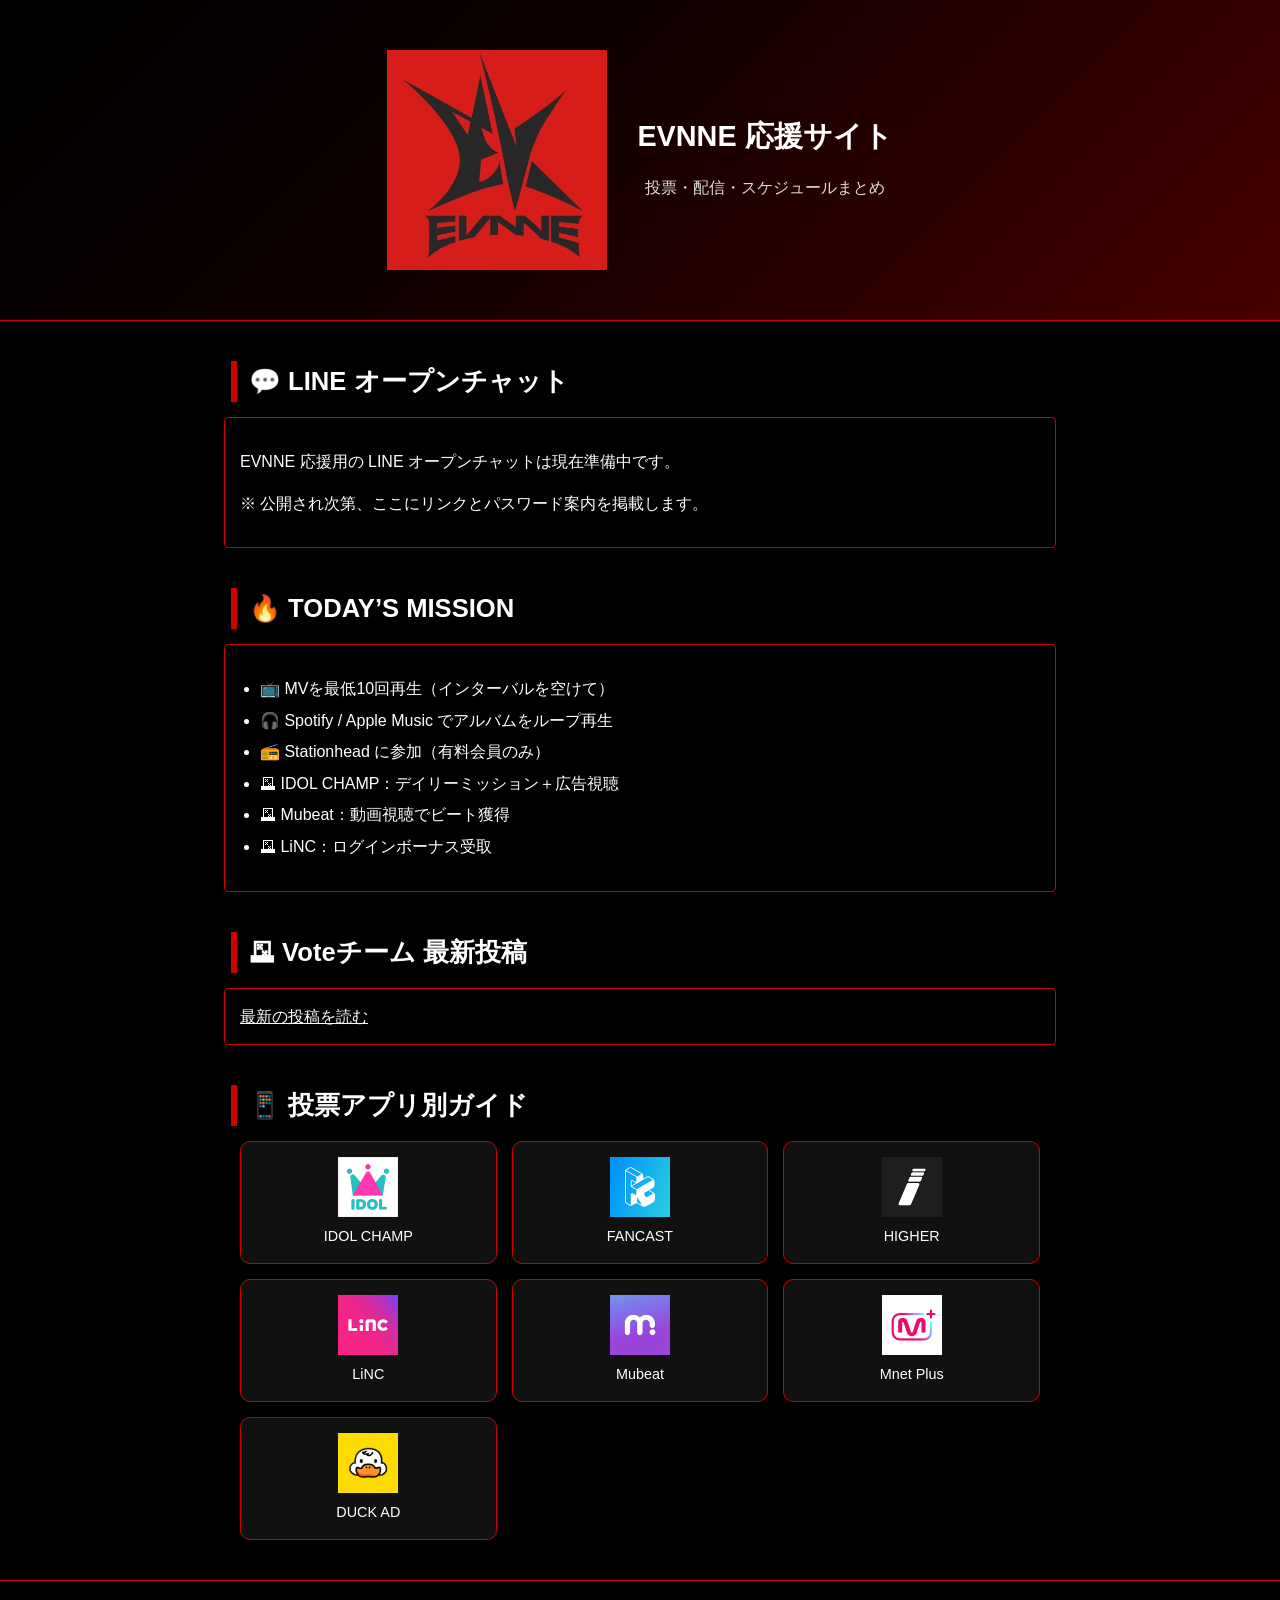
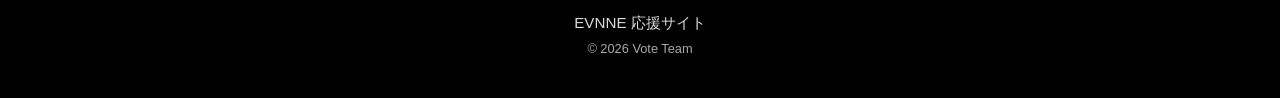
==== commit 3bf3c687: "Update index.html" ====
--- a/index.html
+++ b/index.html
@@ -6,7 +6,7 @@
   <title>EVNNE 応援サイト</title>
 
   <!-- CSS -->
-  <link rel="stylesheet" href="assets2/css/style.css">
+  <link rel="stylesheet" href="assets/css/style.css">
 </head>
 
 <body>
--- a/assets/css/style.css
+++ b/assets/css/style.css
@@ -0,0 +1,354 @@
+/* =========================================
+   基本設定
+========================================= */
+body {
+  background-color:#000 !important; /* ボディを完全な黒に固定 */
+  color:#fff;
+  font-family:"Noto Sans JP",sans-serif;
+  margin:0;
+  padding:0;
+  line-height:1.6;
+}
+
+img { display:block; max-width:100%; }
+
+/* =========================================
+   ヘッダー（黒×赤グラデ）
+========================================= */
+.main-header {
+  position:relative;
+  text-align:center;
+  padding:40px 20px 30px;
+  overflow:hidden;
+  border-bottom:1px solid #d00000;
+}
+
+.header-bg {
+  position:absolute;
+  top:0; left:0;
+  width:100%; height:100%;
+  background:linear-gradient(135deg, #000000 0%, #2a0000 40%, #7a0000 70%, #d00000 100%);
+  opacity:0.35;
+  z-index:-1;
+}
+
+.header-logo {
+  width:180px;
+  max-width:60%;
+}
+
+.header-info h1 {
+  font-size:1.4rem;
+  margin:10px 0 5px;
+}
+
+.header-info p {
+  font-size:0.9rem;
+  color:#ddd;
+}
+
+/* PC版 */
+@media (min-width: 768px) {
+  .main-header {
+    display:flex;
+    justify-content:center;
+    align-items:center;
+    gap:30px;
+    padding:50px 20px;
+  }
+  .header-logo { width:220px; max-width:none; }
+  .header-info h1 { font-size:1.8rem; }
+  .header-info p { font-size:1rem; }
+}
+
+/* =========================================
+   セクション
+========================================= */
+.section-title {
+  font-size:1.6rem;
+  font-weight:bold;
+  border-left:6px solid #d00000;
+  padding-left:12px;
+  margin:30px 0 15px 20px;
+}
+
+.section {
+  border:1px solid #d00000;
+  padding:15px;
+  margin:0 20px 25px 20px;
+  border-radius:4px;
+  background:#000;
+  color:#fff !important; /* LINE の文字が黒くなる問題を防止 */
+}
+
+.section p,
+.section li,
+.section a {
+  color:#fff !important;
+}
+
+@media (min-width: 768px) {
+  .section {
+    max-width:800px;
+    margin:0 auto 30px;
+  }
+  .section-title {
+    max-width:800px;
+    margin:40px auto 15px;
+  }
+}
+
+/* =========================================
+   TODAY’S MISSION（外部HTMLの整形）
+========================================= */
+#today-mission ul {
+  list-style-type:disc;
+  padding-left:20px;
+}
+
+#today-mission li {
+  margin-bottom:6px;
+}
+
+.mission-howto {
+  margin-top:20px;
+  color:#ccc;
+}
+
+.mission-howto summary {
+  cursor:pointer;
+  color:#ffcc00;
+}
+
+.mission-howto div {
+  margin-top:10px;
+  font-size:0.9rem;
+  line-height:1.6;
+}
+
+/* =========================================
+   iframe（MV / Spotify）
+========================================= */
+iframe {
+  width:100%;
+  height:200px;
+}
+
+@media (min-width: 768px) {
+  iframe { height:350px; }
+}
+
+/* =========================================
+   アプリカード（index/app）
+========================================= */
+.app-card-grid {
+  display:grid;
+  grid-template-columns:repeat(2, 1fr);
+  gap:15px;
+  margin:0 20px 30px;
+}
+
+.app-card {
+  background:#111;
+  border:1px solid #d00000;
+  border-radius:10px;
+  padding:15px 10px;
+  text-align:center;
+  color:#fff;
+  text-decoration:none;
+  transition:transform 0.25s, box-shadow 0.25s, background 0.25s;
+}
+
+.app-card img {
+  width:60px;
+  height:60px;
+  margin:0 auto 8px;
+}
+
+.app-card span {
+  display:block;
+  font-size:0.9rem;
+}
+
+.app-card:hover {
+  transform:translateY(-6px);
+  background:#d00000;
+  box-shadow:0 6px 16px rgba(255,0,0,0.45);
+}
+
+.app-card:active {
+  transform:scale(0.95);
+}
+
+@media (min-width: 768px) {
+  .app-card-grid {
+    max-width:800px;
+    margin:0 auto 30px;
+    grid-template-columns:repeat(3, 1fr);
+  }
+}
+
+/* =========================================
+   アプリ別ページ（apps/*.html）
+========================================= */
+.app-icon {
+  width:96px;
+  height:96px;
+  border-radius:20px;
+  margin:0 auto 10px;
+}
+
+.sub {
+  font-size:0.9rem;
+  color:#ccc;
+}
+
+.btn {
+  display:block;
+  background:#d00000;
+  color:#fff;
+  text-align:center;
+  padding:12px;
+  margin:10px auto;
+  width:80%;
+  border-radius:6px;
+  text-decoration:none;
+  font-weight:bold;
+  transition:0.2s;
+}
+
+.btn:hover { background:#ff3333; }
+
+.tips-list li { margin-bottom:6px; }
+
+/* =========================================
+   カレンダー（schedule.html）
+========================================= */
+.calendar {
+  display:flex;
+  flex-direction:column;
+  gap:15px;
+}
+
+.day-card {
+  background:#111;
+  border:1px solid #d00000;
+  padding:12px;
+  border-radius:6px;
+}
+
+.day-card .date {
+  font-size:1.2rem;
+  font-weight:bold;
+  margin-bottom:6px;
+}
+
+.item {
+  padding:6px 10px;
+  border-radius:4px;
+  margin-bottom:6px;
+  font-size:0.9rem;
+}
+
+.item.agency {
+  background:#330000;
+  border-left:4px solid #ff3333;
+}
+
+.item.vote {
+  background:#332b00;
+  border-left:4px solid #ffcc00;
+}
+
+/* =========================================
+   CDショップ（list.html）
+========================================= */
+.cdshop-list {
+  display:flex;
+  flex-direction:column;
+  gap:20px;
+}
+
+.cdshop-card {
+  background:#111;
+  border:1px solid #d00000;
+  padding:15px;
+  border-radius:8px;
+}
+
+.cdshop-card h4 {
+  margin-top:0;
+  color:#ffcc00;
+}
+
+.cdshop-card ul {
+  margin:10px 0;
+  padding-left:20px;
+}
+
+.cdshop-card .btn {
+  margin-top:10px;
+}
+
+/* =========================================
+   X（Twitter埋め込み対策）
+========================================= */
+.twitter-box,
+.twitter-box * {
+  color:#fff !important;
+}
+
+.twitter-box blockquote {
+  margin:0 !important;
+  padding:0 !important;
+}
+
+/* =========================================
+   下部ナビ（app.html）
+========================================= */
+.bottom-nav {
+  position:fixed;
+  bottom:0;
+  left:0;
+  width:100%;
+  background:#111;
+  border-top:1px solid #d00000;
+  display:flex;
+  justify-content:space-around;
+  padding:8px 0;
+  z-index:10;
+}
+
+.bottom-nav a {
+  color:#fff;
+  text-decoration:none;
+  font-size:0.8rem;
+  text-align:center;
+}
+
+.bottom-nav a span {
+  display:block;
+  margin-top:3px;
+}
+
+/* =========================================
+   フッター
+========================================= */
+.main-footer {
+  text-align:center;
+  padding:25px 10px 35px;
+  margin-top:40px;
+  border-top:1px solid #d00000;
+  color:#ddd;
+  font-size:0.95rem;
+  line-height:1.4;
+}
+
+.main-footer p {
+  margin:6px 0;
+}
+
+.main-footer .small {
+  font-size:0.8rem;
+  color:#aaa;
+}
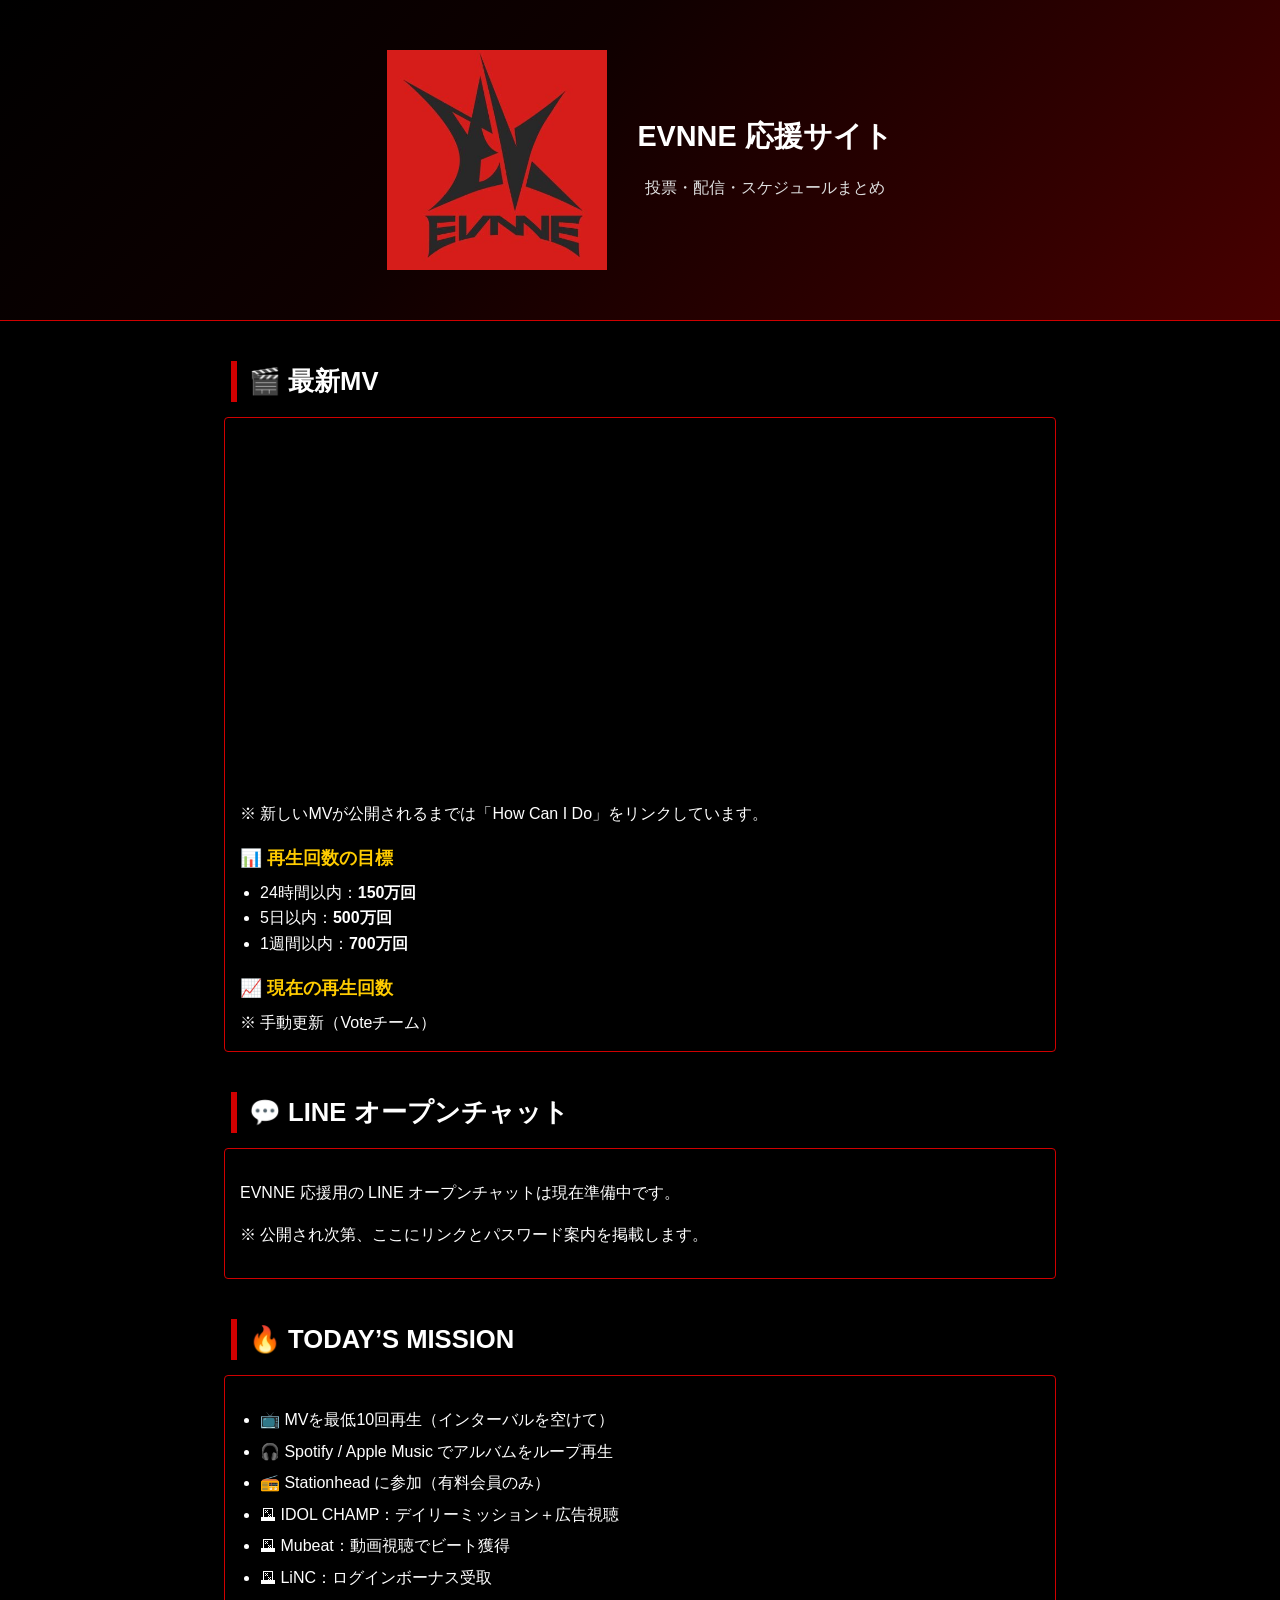
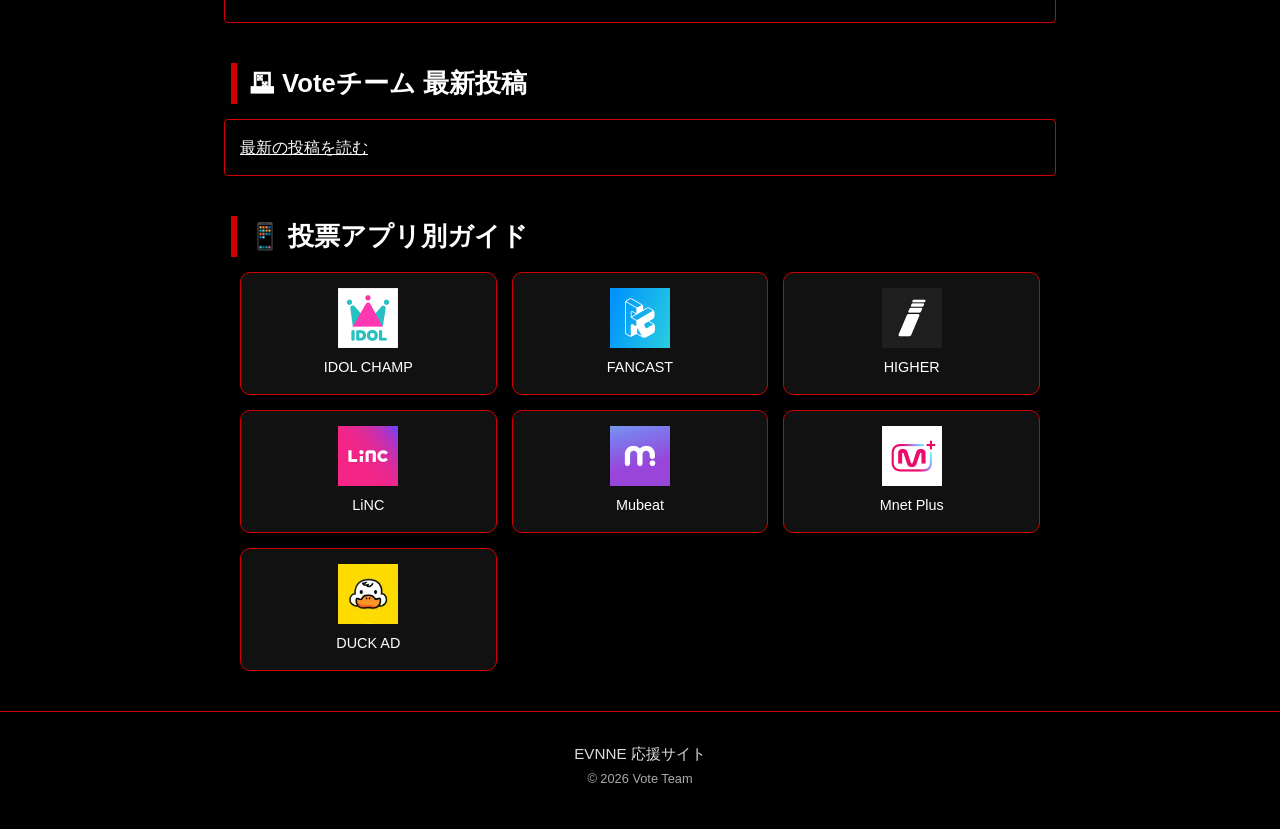
==== commit 86845b9d: "Update index.html" ====
--- a/index.html
+++ b/index.html
@@ -23,6 +23,45 @@
     </div>
   </header>
 
+
+<!-- =========================
+     MV（YouTube）
+========================== -->
+<h2 class="section-title">🎬 最新MV</h2>
+
+<div class="section">
+  <!-- MV 埋め込み -->
+  <iframe 
+    src="https://www.youtube.com/embed/2pm8e8i4mGs"
+    title="EVNNE - How Can I Do"
+    frameborder="0"
+    allow="accelerometer; autoplay; clipboard-write; encrypted-media; gyroscope; picture-in-picture"
+    allowfullscreen>
+  </iframe>
+
+  <!-- 但し書き -->
+  <p style="margin-top:10px; color:#ccc;">
+    ※ 新しいMVが公開されるまでは「How Can I Do」をリンクしています。
+  </p>
+
+  <!-- 再生回数の目標 -->
+  <div style="margin-top:15px;">
+    <h3 style="font-size:1.1rem; margin-bottom:8px; color:#ffcc00;">📊 再生回数の目標</h3>
+    <ul style="padding-left:20px; margin:0;">
+      <li>24時間以内：<strong>150万回</strong></li>
+      <li>5日以内：<strong>500万回</strong></li>
+      <li>1週間以内：<strong>700万回</strong></li>
+    </ul>
+  </div>
+
+  <!-- 現在の再生回数（手動更新） -->
+  <div style="margin-top:15px;">
+    <h3 style="font-size:1.1rem; margin-bottom:8px; color:#ffcc00;">📈 現在の再生回数</h3>
+    <p style="margin:0; color:#ccc;">※ 手動更新（Voteチーム）</p>
+  </div>
+</div>
+  
+  
   <!-- =========================
        LINE
   ========================== -->
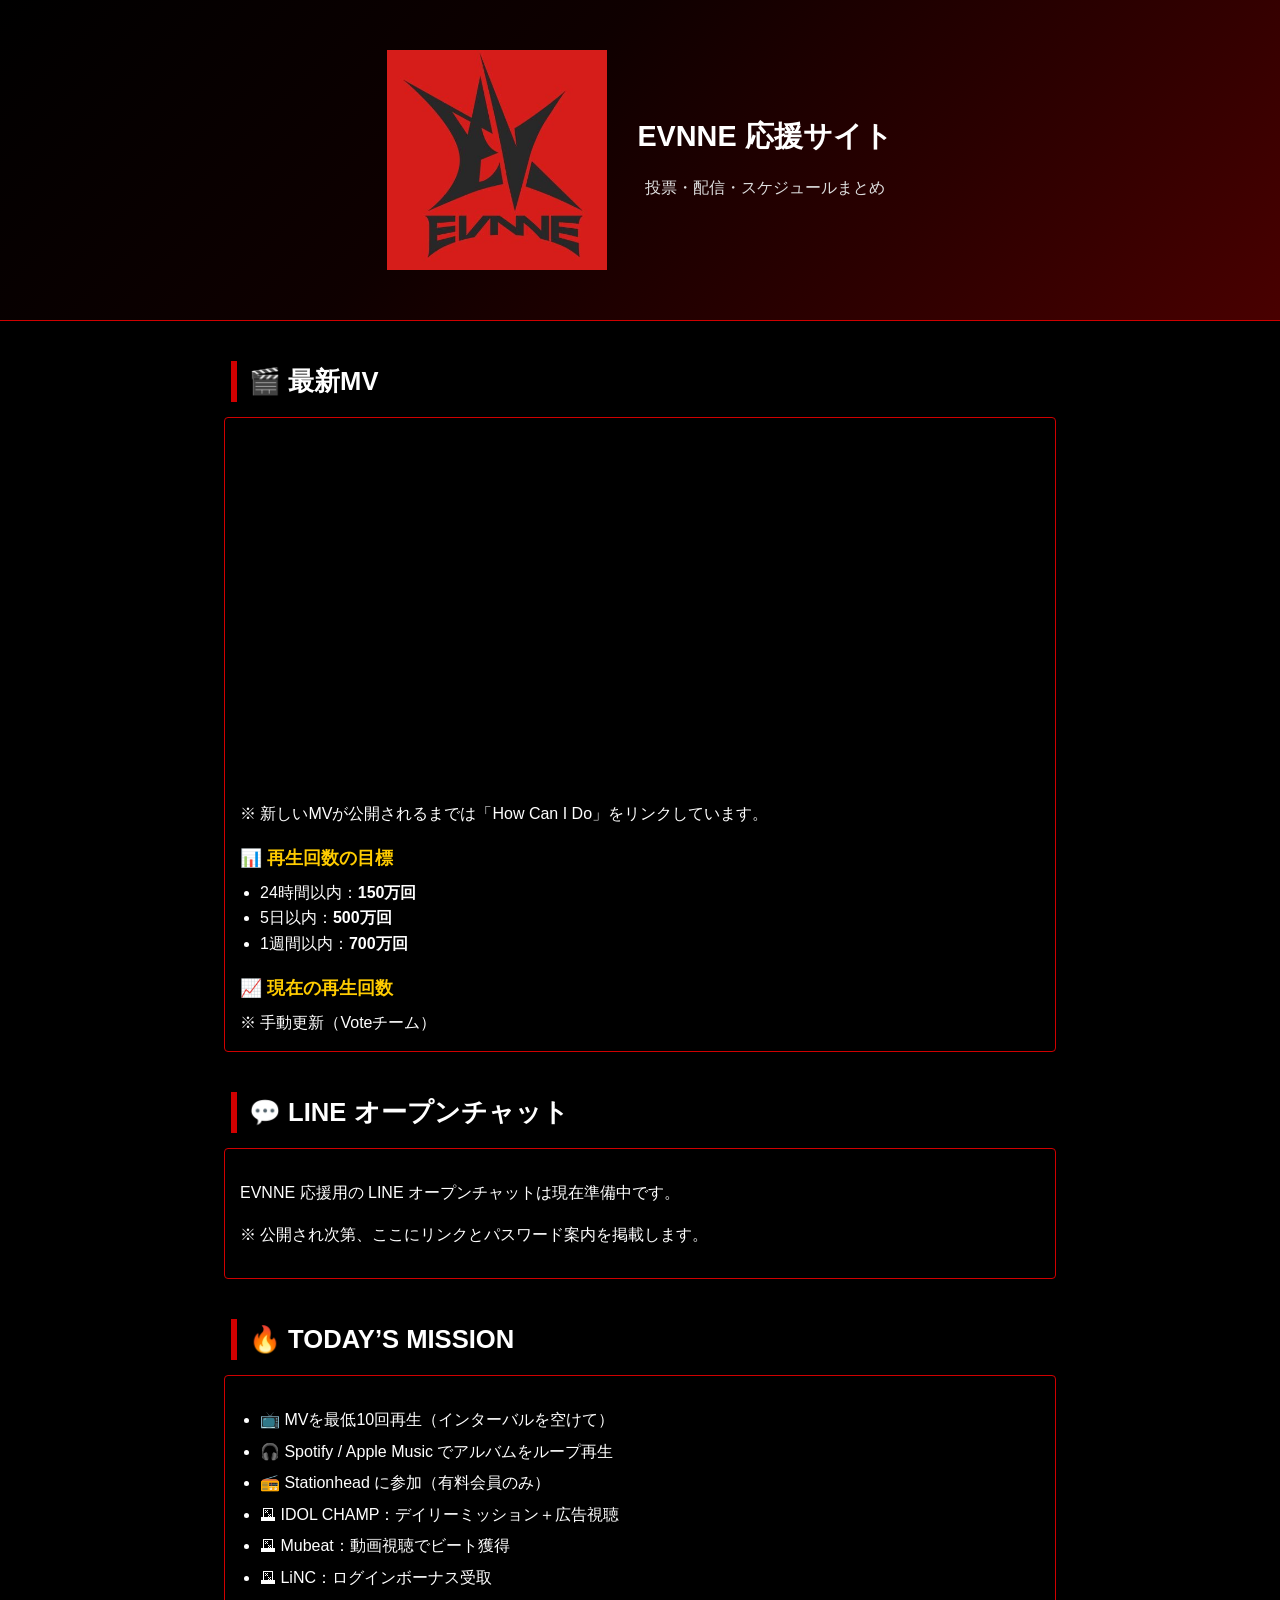
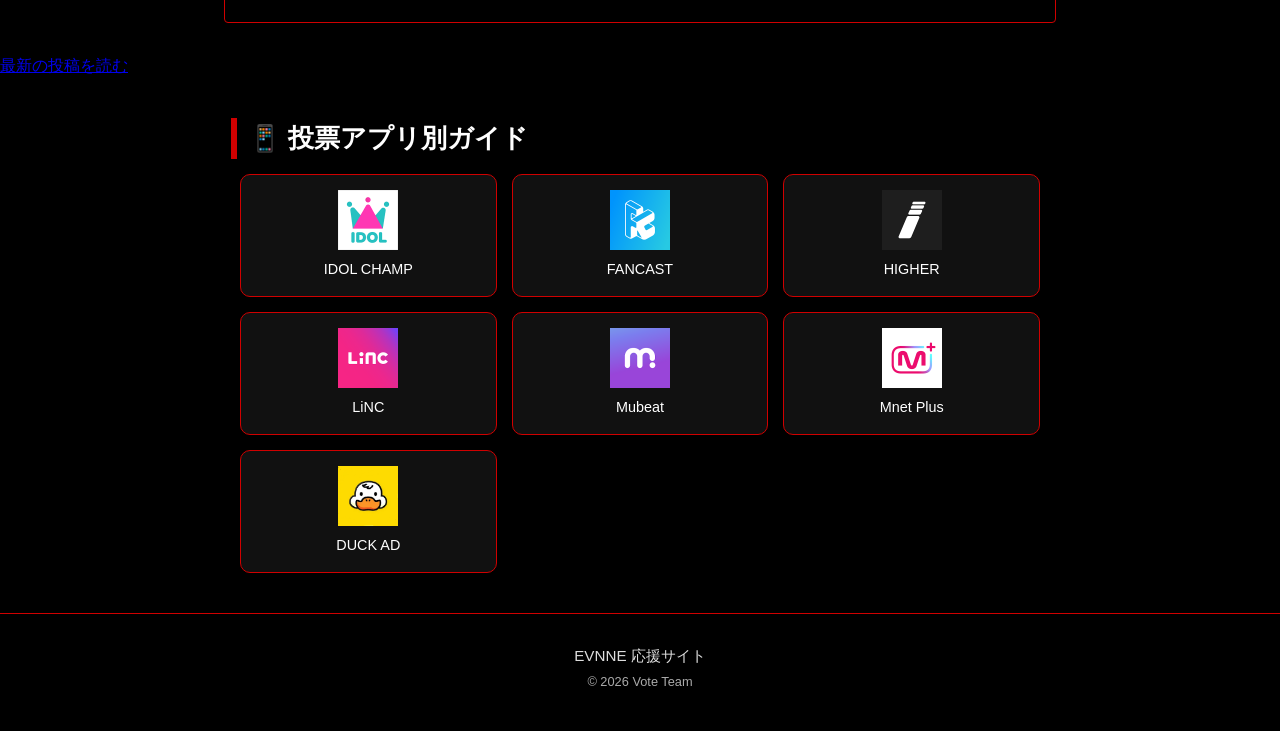
==== commit 05d5d048: "Update index.html" ====
--- a/index.html
+++ b/index.html
@@ -91,16 +91,12 @@
   <!-- =========================
        X（Twitter タイムライン）
   ========================== -->
-  <h2 class="section-title">🗳 Voteチーム 最新投稿</h2>
-  <div class="section twitter-box">
-    <a class="twitter-timeline"
-       data-theme="dark"
-       href="https://twitter.com/evnne_japanvote">
-       最新の投稿を読む
-    </a>
-  </div>
-
-  <script async src="https://platform.twitter.com/widgets.js" charset="utf-8"></script>
+<a class="twitter-timeline"
+   data-theme="dark"
+   href="https://twitter.com/evnne_japanvote">
+   最新の投稿を読む
+</a>
+<script async src="https://platform.twitter.com/widgets.js" charset="utf-8"></script>
 
   <!-- =========================
        アプリカード
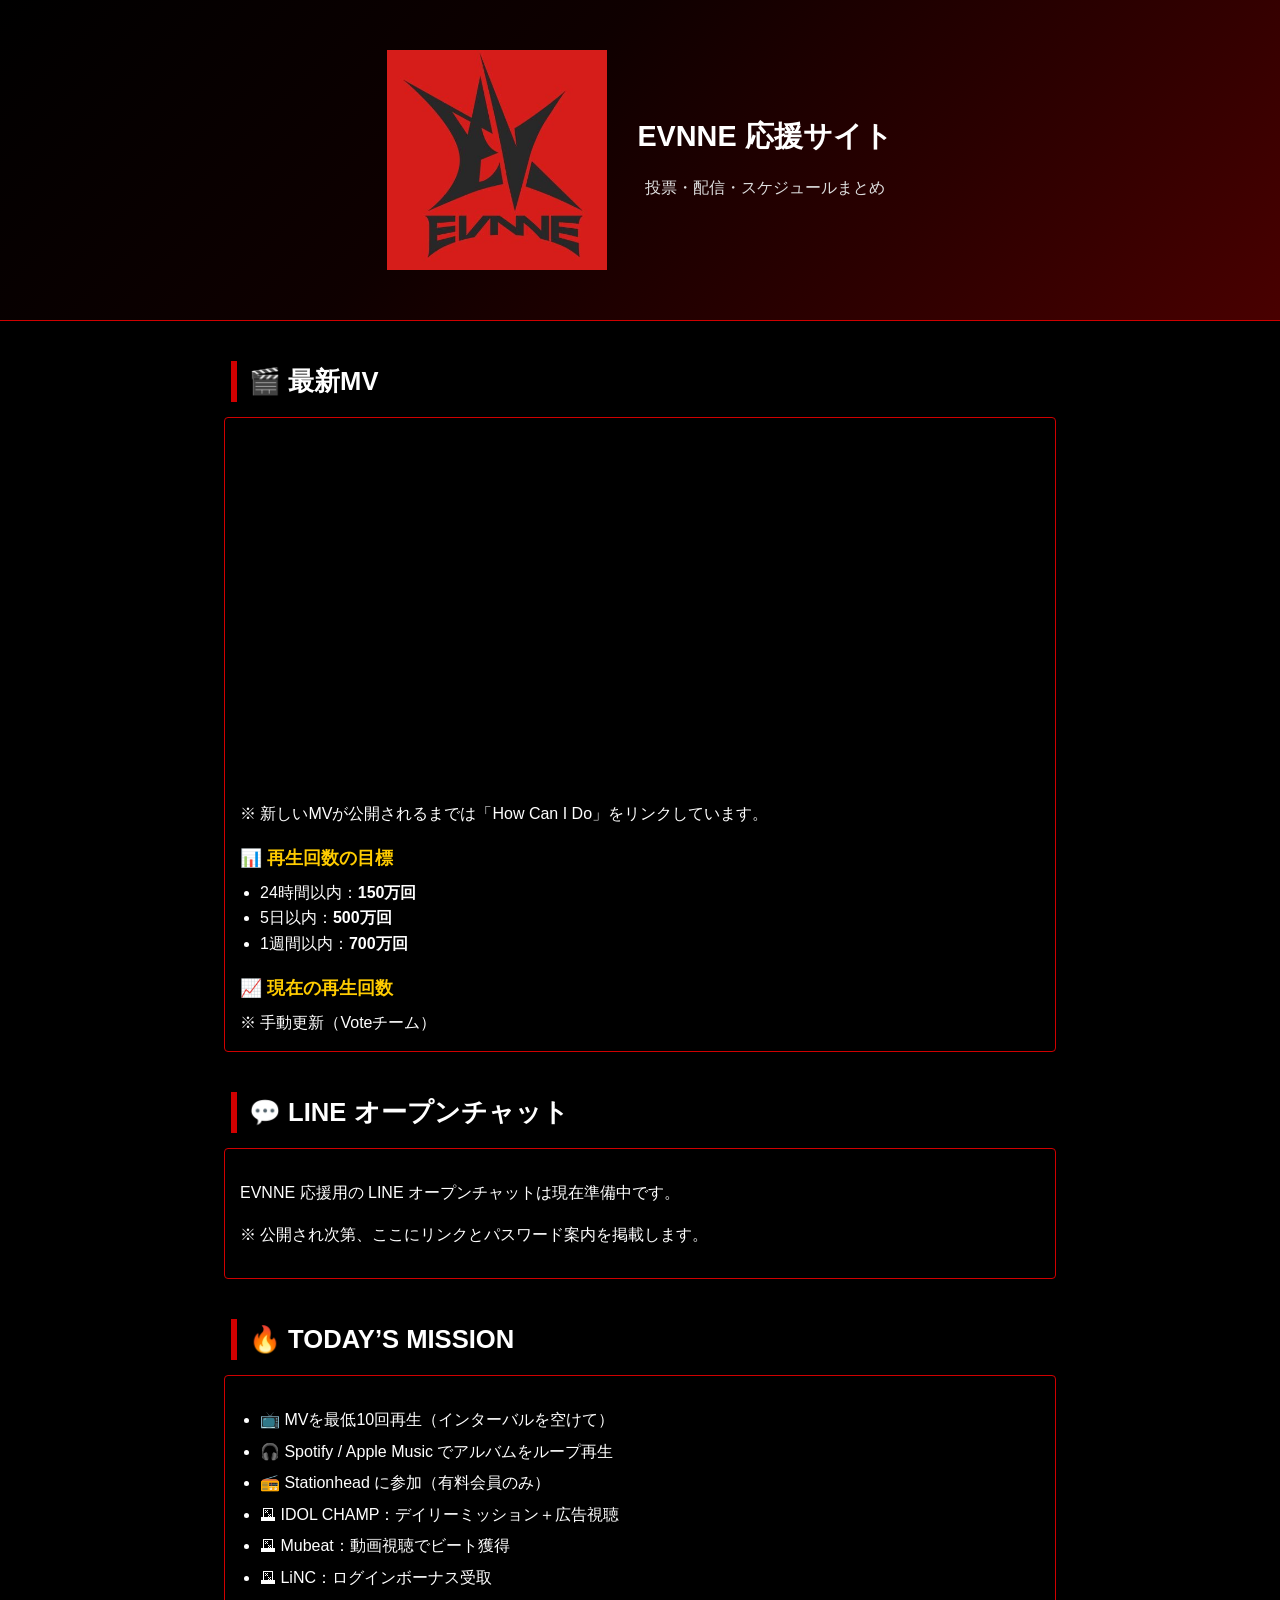
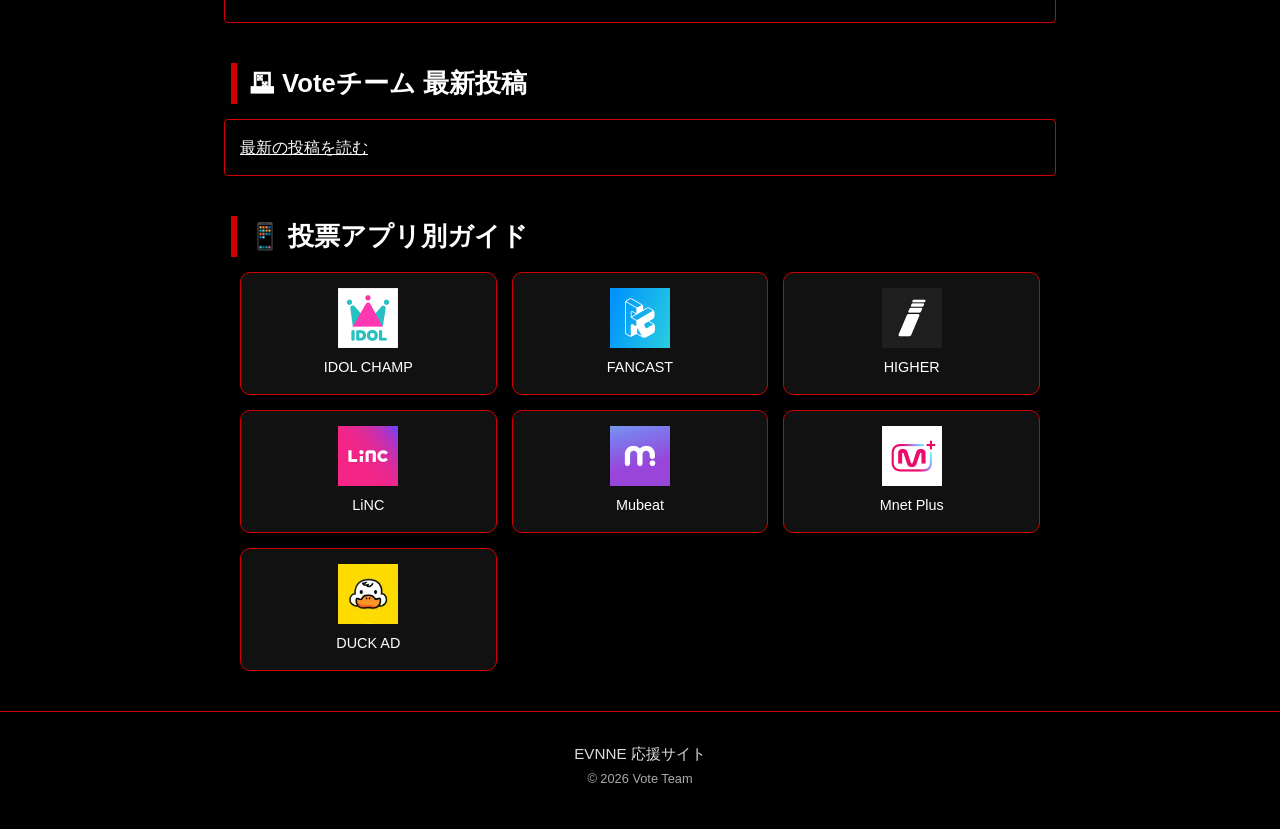
==== commit 28a7b06d: "Update index.html" ====
--- a/index.html
+++ b/index.html
@@ -91,11 +91,16 @@
   <!-- =========================
        X（Twitter タイムライン）
   ========================== -->
-<a class="twitter-timeline"
-   data-theme="dark"
-   href="https://twitter.com/evnne_japanvote">
-   最新の投稿を読む
-</a>
+<h2 class="section-title">🗳 Voteチーム 最新投稿</h2>
+
+<div class="section twitter-box">
+  <a class="twitter-timeline"
+     data-theme="dark"
+     href="https://twitter.com/evnne_japanvote">
+     最新の投稿を読む
+  </a>
+</div>
+
 <script async src="https://platform.twitter.com/widgets.js" charset="utf-8"></script>
 
   <!-- =========================
